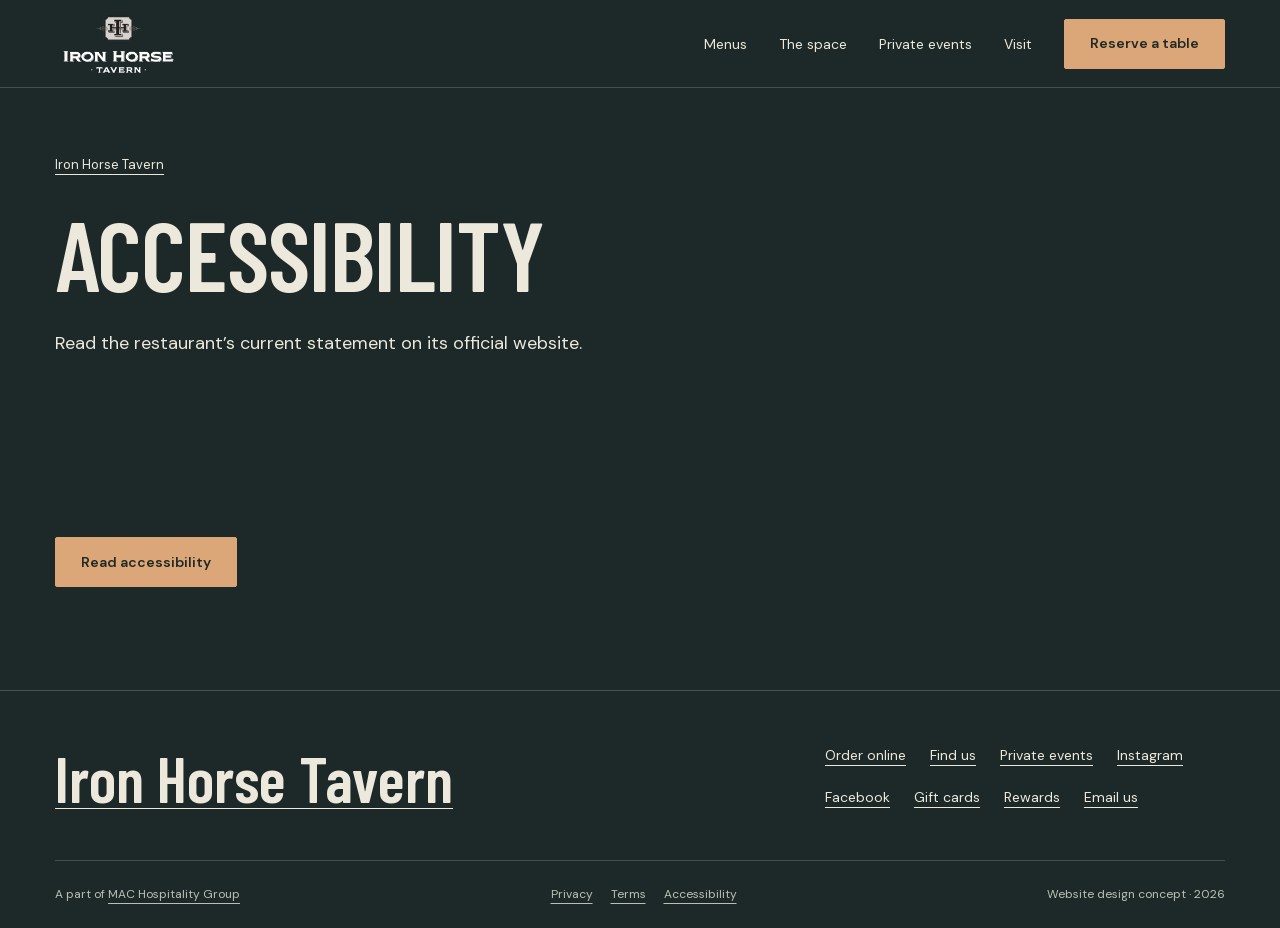
==== ada-accessibility/index.html @ c393ddfb "Build iron-horse-tavern agency-pitch website with complete source and previews" ====
<!doctype html><html lang="en"><head><meta charset="utf-8"><meta name="viewport" content="width=device-width,initial-scale=1"><meta name="robots" content="noindex,nofollow"><meta name="theme-color" content="#1d2928"><title>Accessibility | Iron Horse Tavern</title><meta name="description" content="Comfort food, craft cocktails, and a tavern made for gathering."><meta property="og:title" content="Iron Horse Tavern · Accessibility"><meta property="og:description" content="Comfort food, craft cocktails, and a tavern made for gathering."><link rel="icon" href="../assets/logo.webp"><link rel="stylesheet" href="../assets/styles.css"><script src="../assets/app.js" defer></script><script type="application/ld+json">{"@context": "https://schema.org", "@type": "Restaurant", "name": "Iron Horse Tavern", "sameAs": "https://www.ironhorsetavern.net/", "servesCuisine": "American", "address": ["1800 15th Street, Suite B, Sacramento, CA 95811", "460 Palladio Parkway, Folsom, CA 95630"]}</script></head><body class="iron-horse-tavern"><div class="shell"><a class="skip" href="#main">Skip to content</a><header class="site-header"><a class="brand" href="../index.html" aria-label="Iron Horse Tavern home"><img src="../assets/logo.webp" alt="Iron Horse Tavern" width="180" height="65"></a><nav id="main-nav" class="main-nav" aria-label="Main navigation"><a href="../menu/">Menus</a><a href="../gallery/">The space</a><a href="../private-events/">Private events</a><a href="../visit/">Visit</a><a class="button" href="../visit/">Reserve a table</a></nav><button class="menu-toggle" aria-expanded="false" aria-controls="main-nav">Menu</button></header><main id="main"><div class="page-head"><a class="back-home" href="../index.html">Iron Horse Tavern</a><h1>Accessibility</h1><p>Read the restaurant’s current statement on its official website.</p></div><section class="section"><a class="button" href="https://www.ironhorsetavern.net/ada-accessibility/">Read accessibility</a></section></main><footer class="site-footer"><div class="footer-top"><a class="footer-brand" href="../index.html">Iron Horse Tavern</a><div class="footer-links"><a href="../order-online/">Order online</a><a href="../visit/">Find us</a><a href="../private-events/">Private events</a><a href="https://www.instagram.com/ironhorsetavern/?hl=en">Instagram</a><a href="https://www.facebook.com/profile.php?id=1221532997862401&amp;_rdr">Facebook</a><a href="https://machospitality.myguestaccount.com/">Gift cards</a><a href="https://www.toasttab.com/mac-hospitality-gift-card-1116-15th-street/rewardsSignup">Rewards</a><a href="mailto:info@ironhorsetavern.net">Email us</a></div></div><div class="footer-bottom"><span>A part of <a href="https://www.machospitalitygroup.com/">MAC Hospitality Group</a></span><div class="legal"><a href="https://www.ironhorsetavern.net/privacy-policy/">Privacy</a><a href="https://www.ironhorsetavern.net/terms-of-use/">Terms</a><a href="https://www.ironhorsetavern.net/ada-accessibility/">Accessibility</a></div><span>Website design concept · 2026</span></div></footer></div></body></html>
---- assets/styles.css ----
@import url('./fonts/fonts.css');
:root{--paper:#f4f0e7;--ink:#292a22;--muted:#626157;--accent:#a23f27;--on-accent:#fff7e8;--line:#292a2233;--panel:#e9e5d9;--display:'DM Serif Display',Georgia,serif;--body:'DM Sans',sans-serif;--gutter:clamp(22px,4.3vw,76px);--space:clamp(64px,8vw,128px);font-family:var(--body);font-size:16px;color:var(--ink);background:var(--paper);color-scheme:light;scroll-behavior:smooth;scroll-padding-top:100px}
*{box-sizing:border-box}body{margin:0;background:var(--paper);color:var(--ink)}button,input,select{font:inherit}a{color:inherit;text-decoration-thickness:1px;text-underline-offset:5px}button,a{-webkit-tap-highlight-color:transparent}button{cursor:pointer}button:disabled{cursor:default;opacity:.45}a,button{touch-action:manipulation}img{display:block;max-width:100%;height:auto}::selection{background:var(--accent);color:var(--on-accent)}:focus-visible{outline:3px solid var(--accent);outline-offset:5px}body{scrollbar-color:var(--accent) var(--paper)}p{line-height:1.65;margin:0 0 1.2em;max-width:62ch}h1,h2,h3{font-family:var(--display);font-weight:400;margin:0;text-wrap:balance;letter-spacing:-.025em}h1{font-size:clamp(56px,7.7vw,112px);line-height:1.02}h2{font-size:clamp(38px,4.8vw,70px);line-height:1.08}h3{font-size:clamp(27px,3vw,42px);line-height:1.14}figure{margin:0}.skip{position:fixed;z-index:100;top:-100px;left:20px;background:var(--accent);color:var(--on-accent);padding:15px}.skip:focus{top:12px}.shell{max-width:1800px;margin:auto}.site-header{height:88px;padding:0 var(--gutter);display:flex;align-items:center;gap:40px;border-bottom:1px solid var(--line);position:relative;z-index:30;background:var(--paper)}.brand{flex-shrink:0;display:flex;align-items:center;text-decoration:none}.brand img{width:155px;max-height:59px;object-fit:contain;object-position:left center}.main-nav{display:flex;align-items:center;gap:32px;margin-left:auto}.main-nav a{font-size:14px;text-decoration:none;white-space:nowrap;padding:15px 0}.main-nav a:hover,.main-nav a[aria-current]{text-decoration:underline}.button,.main-nav .button{display:inline-flex;align-items:center;justify-content:center;gap:10px;padding:15px 25px;min-height:50px;background:var(--accent);color:var(--on-accent);border:1px solid var(--accent);border-radius:2px;font-family:var(--body);font-size:14px;font-weight:600;line-height:1.2;text-decoration:none;white-space:nowrap;transition:background .2s,transform .2s}.button:hover{filter:brightness(1.08);transform:translateY(-2px)}.button:active{transform:translateY(0)}.button.secondary{background:transparent;color:var(--ink);border-color:var(--line)}.button.secondary:hover{border-color:var(--ink);filter:none}.button:focus-visible{outline-color:var(--ink)}.menu-toggle{display:none;background:transparent;color:var(--ink);border:1px solid var(--line);border-radius:2px;min-height:44px;padding:10px 14px}.actions{display:flex;gap:12px;flex-wrap:wrap;align-items:center}.plain-link{display:inline-block;font-size:14px;font-weight:600;padding:13px 0}.place-line{display:flex;justify-content:space-between;gap:20px;font-size:12px;letter-spacing:.04em;border-bottom:1px solid var(--line);padding:18px 0;margin-bottom:30px}.hero{position:relative}.hero img{width:100%;height:100%;object-fit:cover}.hero .intro{font-size:17px;max-width:35ch;margin:25px 0}.photo{overflow:hidden;background:var(--panel)}.photo img{width:100%;height:100%;object-fit:cover}.section{padding:var(--space) var(--gutter)}.section-title{margin-bottom:42px;max-width:15ch}.section-title+p{margin-top:-18px;margin-bottom:40px}.text-link{font-size:14px;font-weight:600}.intro-section{display:grid;grid-template-columns:.8fr 1fr;gap:10%;align-items:start}.intro-section h2{max-width:12ch}.intro-section p{font-size:20px}.food-grid{display:grid;grid-template-columns:1.3fr 1fr .85fr;gap:28px;align-items:start}.food-card:nth-child(2){margin-top:70px}.food-card:nth-child(3){margin-top:140px}.food-card .photo{aspect-ratio:4/5}.food-card:nth-child(1) .photo{aspect-ratio:1.05}.food-card h3{margin:22px 0 8px;font-size:30px}.food-card p{font-size:14px;max-width:30ch}.food-card a{display:inline-block;padding:9px 0}.gathering{display:grid;grid-template-columns:1.2fr 1fr;gap:0;padding-top:0}.gathering .photo{min-height:520px}.gathering-copy{padding:clamp(32px,5vw,80px);background:var(--panel);display:flex;flex-direction:column;justify-content:center;align-items:flex-start}.gathering h2{max-width:10ch;margin-bottom:26px}.gathering p{max-width:35ch}.wide-photo{height:clamp(280px,44vw,700px);margin:0 var(--gutter)}.visit-preview{display:grid;grid-template-columns:1.2fr 1fr;gap:12%;border-top:1px solid var(--line)}.visit-preview h2{max-width:12ch}.visit-preview .locations-small{display:grid;gap:28px}.location-mini h3{font-size:28px;margin-bottom:10px}.location-mini p{font-size:15px;margin-bottom:8px}.site-footer{padding:55px var(--gutter) 26px;border-top:1px solid var(--line)}.footer-top{display:flex;justify-content:space-between;align-items:flex-start;gap:40px}.footer-brand{font-family:var(--display);font-size:clamp(38px,5vw,80px);line-height:1;max-width:50%}.footer-links{display:flex;gap:24px;flex-wrap:wrap;max-width:400px;font-size:14px}.footer-bottom{display:flex;gap:20px;justify-content:space-between;flex-wrap:wrap;border-top:1px solid var(--line);padding-top:25px;margin-top:50px;font-size:12px;color:var(--muted)}.footer-bottom .legal{display:flex;gap:18px;flex-wrap:wrap}.page-head{padding:65px var(--gutter) 55px}.page-head h1{max-width:14ch}.page-head p{margin-top:25px;font-size:18px;max-width:55ch}.back-home{font-size:13px;display:inline-block;margin-bottom:30px}.menu-layout{display:grid;grid-template-columns:.8fr 1.25fr;gap:7%;padding-top:0}.menu-layout .photo{height:600px;position:sticky;top:20px}.menu-list{display:grid;gap:0}.menu-item{padding:26px 0;border-bottom:1px solid var(--line)}.menu-item:first-child{padding-top:0}.menu-item h2{font-size:36px;margin-bottom:10px}.menu-item p{font-size:15px}.menu-item .button{margin:5px 0}.note{font-size:13px;color:var(--muted);line-height:1.6}.menu-note{margin-top:30px}.gallery-grid{display:grid;grid-template-columns:1.2fr .8fr;gap:30px;align-items:start;padding-top:0}.gallery-item{border:0;background:none;color:var(--ink);padding:0;text-align:left;display:block;width:100%}.gallery-item:nth-child(even){margin-top:85px}.gallery-item .photo{aspect-ratio:4/3}.gallery-item:nth-child(3n+2) .photo{aspect-ratio:4/5}.gallery-item img{transition:transform .4s}.gallery-item:hover img{transform:scale(1.035)}.gallery-item span{display:block;margin-top:12px;font-size:14px}.lightbox{border:1px solid var(--line);padding:20px;background:var(--paper);color:var(--ink);width:min(1100px,94vw);max-height:94dvh}.lightbox::backdrop{background:#090909e8}.lightbox img{height:min(68dvh,720px);max-width:100%;width:100%;object-fit:contain}.lightbox-controls{display:flex;gap:12px;align-items:center;justify-content:space-between;margin-top:18px}.lightbox-controls button{border:1px solid var(--line);background:transparent;color:var(--ink);padding:12px 17px;min-height:44px}.lightbox-caption{font-size:14px;margin:15px 0 0}.lightbox-count{font-size:13px}.event-lead{display:grid;grid-template-columns:1.4fr 1fr;gap:8%;align-items:center;padding-top:0}.event-lead .photo{height:520px}.event-lead h2{margin-bottom:25px}.event-lead p{max-width:35ch}.room-list{display:grid;grid-template-columns:repeat(2,1fr);gap:32px 60px;margin-top:45px}.room{padding-top:22px;border-top:1px solid var(--line)}.room h3{font-size:29px;margin-bottom:15px}.room .capacity{font-size:18px;margin-bottom:12px}.room p{font-size:14px;max-width:44ch}.event-contact{background:var(--panel);margin:0 var(--gutter);padding:50px;display:flex;justify-content:space-between;gap:40px;align-items:center}.event-contact h2{font-size:42px;margin-bottom:16px}.event-contact p{margin-bottom:0}.event-faq{max-width:950px;margin:auto}.event-faq h2{margin-bottom:30px}details{border-bottom:1px solid var(--line);padding:21px 0}summary{font-size:18px;cursor:pointer;list-style-position:outside;margin-left:20px}details p{padding:20px 0 0;margin:0;font-size:15px;max-width:55ch}.locations{display:grid;gap:70px;padding-top:0}.location{display:grid;grid-template-columns:1fr 1fr;gap:8%;padding-top:40px;border-top:1px solid var(--line)}.location h2{margin-bottom:25px;font-size:46px}.location address{font-style:normal;line-height:1.7;margin-bottom:18px}.location .hours{width:100%;border-collapse:collapse;margin-bottom:25px}.hours td{padding:8px 0;font-size:15px;vertical-align:top}.hours td:last-child{text-align:right;padding-left:20px;font-variant-numeric:tabular-nums}.location p{font-size:14px}.location-photo{height:290px;margin-top:25px}.location-nav{display:flex;gap:10px;flex-wrap:wrap;margin-top:30px}.calendar-feature{display:grid;grid-template-columns:1fr 1fr;gap:7%;padding-top:0;align-items:center}.calendar-feature .photo{height:580px}.calendar-feature h2{margin-bottom:25px}.calendar-feature p{max-width:37ch}.news-list{display:grid;grid-template-columns:1fr 1fr;gap:50px}.news-list article{border-top:1px solid var(--line);padding-top:25px}.news-list h3{margin-bottom:20px}.not-found{min-height:60dvh;display:flex;flex-direction:column;justify-content:center;align-items:flex-start;gap:25px}
/* Cafeteria: an airy, typographic invitation framed by the actual marquee room. */
.cafeteria-15l .hero{padding:0 var(--gutter) 48px}.cafeteria-15l .cafe-hero-grid{display:grid;grid-template-columns:.85fr 1.4fr;gap:6%;align-items:center}.cafeteria-15l .hero h1{font-size:clamp(48px,5vw,76px);max-width:12ch}.cafeteria-15l .hero .photo{height:clamp(420px,42vw,630px)}.cafeteria-15l .hero .photo img{object-position:50% 50%}.cafe-signoff{font-family:var(--display);font-size:clamp(25px,3vw,42px);margin:28px 0 0;line-height:1.15}.cafeteria-15l .brand img{width:180px}.cafeteria-15l .food-section{background:#efebe0}
/* MIX: dark rooftop photography, terse club typography, ember actions. */
.mix-downtown{--paper:#161716;--ink:#f1f0e8;--muted:#bbbeb7;--accent:#ef8758;--on-accent:#181715;--line:#f1f0e82e;--panel:#22231f;--display:'Space Grotesk',sans-serif;color-scheme:dark}.mix-downtown h1,.mix-downtown h2{font-weight:500;letter-spacing:-.04em}.mix-downtown .brand img{width:65px;max-height:64px}.mix-downtown .site-header{border-bottom:none}.mix-downtown .hero{margin:0 24px;min-height:650px;height:min(760px,calc(100svh - 112px));isolation:isolate;display:flex;align-items:flex-end;padding:52px}.mix-downtown .hero>.photo{position:absolute;inset:0;z-index:-2}.mix-downtown .hero>.photo img{object-position:50% 45%}.mix-downtown .hero:after{content:'';position:absolute;inset:0;z-index:-1;background:linear-gradient(90deg,#070707b0,#07070715),linear-gradient(0deg,#070707b0,transparent 65%)}.mix-downtown .hero h1{font-size:clamp(58px,8.9vw,132px);line-height:.96;max-width:8ch}.mix-downtown .hero .intro{font-size:17px;max-width:37ch;margin-top:24px}.mix-downtown .hero-note{position:absolute;right:40px;bottom:45px;max-width:160px;font-size:13px;line-height:1.7}.mix-downtown .food-grid{grid-template-columns:1.2fr 1fr}.mix-downtown .food-card:nth-child(2){margin-top:100px}.mix-downtown .food-card h3{font-family:var(--display);font-size:32px}.mix-downtown .gathering{grid-template-columns:1.35fr 1fr}.mix-downtown .button:focus-visible{outline-color:var(--ink)}
/* Más: food-led poster scale, hot clay paper, agave ink. */
.mas-taco-bar{--paper:#f4bc87;--ink:#123d36;--muted:#34574a;--accent:#16483b;--on-accent:#fff5de;--line:#123d3640;--panel:#efac73;--display:'Archivo Black',sans-serif}.mas-taco-bar h1,.mas-taco-bar h2,.mas-taco-bar h3{text-transform:uppercase;letter-spacing:-.04em}.mas-taco-bar .site-header{background:var(--accent);color:var(--on-accent);border-bottom:0}.mas-taco-bar .site-header .button{background:var(--paper);color:var(--ink);border-color:var(--paper)}.mas-taco-bar .site-header .menu-toggle{border-color:#fff5de66;color:var(--on-accent)}.mas-taco-bar .brand img{width:135px;max-height:65px}.mas-taco-bar .hero{padding:25px var(--gutter) 60px}.mas-heading{display:flex;justify-content:space-between;gap:45px;align-items:flex-end;margin:8px 0 25px}.mas-heading h1{font-size:clamp(66px,10vw,148px);line-height:1;max-width:10ch}.mas-heading .intro{max-width:24ch!important;margin:0 0 12px!important}.mas-stage{position:relative;height:clamp(350px,40vw,590px)}.mas-stage .photo{height:100%;width:75%}.mas-stage .photo img{object-position:50% 45%}.mas-stage .mas-invitation{position:absolute;right:0;bottom:0;width:33%;min-height:255px;padding:40px;background:var(--paper);display:flex;flex-direction:column;justify-content:center;align-items:flex-start}.mas-invitation h2{font-size:clamp(26px,3vw,42px);margin-bottom:25px}.mas-taco-bar .food-grid{grid-template-columns:1.3fr .9fr 1fr}.mas-taco-bar .food-card h3{font-size:25px}.mas-taco-bar .gathering-copy h2{font-size:clamp(35px,4vw,58px)}.mas-taco-bar :focus-visible{outline-color:var(--ink)}.mas-taco-bar .site-header :focus-visible{outline-color:var(--paper)}
/* Iron Horse: a generous tavern broadside, pine-black and copper. */
.iron-horse-tavern{--paper:#1d2928;--ink:#ece8db;--muted:#b9c1b7;--accent:#dba778;--on-accent:#202925;--line:#ece8db33;--panel:#293633;--display:'Barlow Condensed',sans-serif;color-scheme:dark}.iron-horse-tavern h1,.iron-horse-tavern h2,.iron-horse-tavern h3{text-transform:uppercase;font-weight:600;letter-spacing:-.01em}.iron-horse-tavern .brand img{width:140px;max-height:66px}.iron-horse-tavern .hero{padding:0 var(--gutter) 55px}.iron-hero-grid{display:grid;grid-template-columns:1.15fr 1fr;gap:6%;align-items:center}.iron-horse-tavern .hero h1{font-size:clamp(70px,9.3vw,137px);line-height:.91;max-width:8ch}.iron-horse-tavern .hero .photo{height:560px}.iron-horse-tavern .hero .intro{max-width:32ch}.iron-horse-tavern .hero .place-line{margin-bottom:35px}.iron-horse-tavern .intro-section h2{font-size:clamp(48px,5.6vw,80px)}.iron-horse-tavern .food-card h3{font-size:34px}.iron-horse-tavern .gathering-copy h2{max-width:12ch}
/* Casa Lola: the green shutters and woven, flower-filled dining room. */
.casa-lola{--paper:#31533e;--ink:#fff0d4;--muted:#d4ddc3;--accent:#f4b33e;--on-accent:#263b2b;--line:#fff0d43b;--panel:#3d6149;--display:'DM Serif Display',Georgia,serif;color-scheme:dark}.casa-lola .brand img{width:165px}.casa-lola .site-header{height:90px}.casa-lola .hero{padding:30px var(--gutter) 50px}.casa-hero-grid{display:grid;grid-template-columns:1fr 1.55fr;gap:5%;align-items:center}.casa-lola .hero h1{font-size:clamp(65px,8.1vw,118px);line-height:1.03;max-width:8ch}.casa-lola .hero .intro{max-width:29ch}.casa-lola .hero .photo{height:clamp(460px,44vw,640px);border-radius:180px 180px 0 0}.casa-lola .hero .photo img{object-position:60% 50%}.casa-lola .casa-location{margin:28px 0 0;font-size:13px;line-height:1.6}.casa-lola .food-card:nth-child(2){margin-top:120px}.casa-lola .gathering .photo{border-radius:0}.casa-lola .footer-brand{font-size:clamp(60px,7vw,100px)}
.hero .photo{animation:none}
@media(min-width:1800px){body{max-width:2000px;margin:auto}.site-header{max-width:2000px}.hero h1{font-size:120px}}
@media(max-width:1100px){.main-nav{gap:20px}.site-header{gap:22px}.site-header .main-nav a{font-size:13px}.site-header .brand img{width:130px}.mix-downtown .site-header .brand img{width:55px}.intro-section{gap:8%}.cafe-hero-grid{gap:4%!important}.mas-stage .mas-invitation{padding:28px}.mix-downtown .hero-note{display:none}}
@media(max-width:900px){.site-header{height:76px;gap:20px}.site-header .brand{margin-right:auto}.menu-toggle{display:block}.main-nav{display:none;position:absolute;top:100%;left:0;right:0;background:var(--paper);color:var(--ink);padding:24px var(--gutter) 32px;border-bottom:1px solid var(--line);align-items:stretch;gap:3px}.main-nav.is-open{display:flex;flex-direction:column}.main-nav a{padding:14px 0;font-size:18px!important}.main-nav .button{align-self:flex-start;margin-top:12px;padding:15px 25px}.header-book{margin-left:0}.site-header .brand img{width:135px;max-height:52px}.mix-downtown .site-header .brand img{width:43px;max-height:55px}.mas-taco-bar .main-nav{background:var(--accent);color:var(--on-accent)}.mas-taco-bar .main-nav a{color:var(--on-accent)}.mas-taco-bar .main-nav .button{color:var(--ink)}.casa-lola .site-header{height:78px}.casa-lola .site-header .brand img{width:145px}.hero .intro{font-size:16px}.cafeteria-15l .hero h1{font-size:7.3vw}.casa-lola .hero h1{font-size:8.4vw}.iron-horse-tavern .hero h1{font-size:10vw}.iron-horse-tavern .hero .photo{height:480px}.food-grid{gap:20px}.food-card h3{font-size:25px}.gathering .photo{min-height:430px}.event-lead .photo{height:420px}.event-contact{padding:35px}.footer-top{gap:30px}.location{gap:6%}}
@media(max-width:650px){:root{--gutter:22px;--space:65px;scroll-padding-top:85px}.site-header{padding:0 20px;gap:12px}.site-header .brand img{width:125px}.header-book{display:none}.menu-toggle{font-size:13px;padding:10px 13px;min-width:68px}.site-header .brand{max-width:60%}h1{font-size:55px}h2{font-size:42px}h3{font-size:29px}.button{padding:15px 21px;font-size:14px;min-height:49px}.hero .intro{line-height:1.6;font-size:16px}.place-line{padding:16px 0;font-size:11px;margin-bottom:25px}.place-line span:last-child{max-width:125px;text-align:right}.intro-section{display:block}.intro-section h2{max-width:13ch;margin-bottom:30px}.intro-section p{font-size:17px}.food-grid,.mix-downtown .food-grid,.mas-taco-bar .food-grid{grid-template-columns:1fr;gap:38px}.food-card:nth-child(n){margin-top:0}.food-card:nth-child(n) .photo{aspect-ratio:1.13}.food-card h3{font-size:29px;margin-top:20px}.food-card p{max-width:39ch}.food-card:nth-child(3){display:block}.gathering,.mix-downtown .gathering{grid-template-columns:1fr}.gathering .photo{min-height:0;height:310px}.gathering-copy{padding:34px 28px 40px}.gathering h2{max-width:12ch;margin-bottom:20px}.gathering-copy p{font-size:15px}.visit-preview{grid-template-columns:1fr;gap:35px}.visit-preview h2{font-size:44px}.locations-small{gap:32px!important}.wide-photo{height:320px}.site-footer{padding-top:38px}.footer-top{flex-direction:column;gap:30px}.footer-brand{max-width:none;font-size:48px}.footer-links{gap:16px 24px}.footer-bottom{margin-top:35px;font-size:11px;gap:18px}.page-head{padding-top:35px;padding-bottom:40px}.page-head h1{font-size:54px;max-width:10ch}.page-head p{font-size:16px;line-height:1.6}.back-home{margin-bottom:28px}.menu-layout{grid-template-columns:1fr;gap:40px}.menu-layout .photo{position:static;height:300px}.menu-item{padding:22px 0}.menu-item h2{font-size:30px}.menu-item p{font-size:14px}.gallery-grid{grid-template-columns:1fr;gap:32px}.gallery-item:nth-child(n){margin-top:0}.gallery-item:nth-child(n) .photo{aspect-ratio:4/3}.gallery-item:nth-child(3n) .photo{aspect-ratio:4/5}.lightbox{padding:12px;width:96vw;max-height:92dvh}.lightbox img{height:60dvh}.lightbox-controls{gap:6px;flex-wrap:wrap}.lightbox-controls button{font-size:13px;padding:10px 13px}.lightbox-count{order:-1;flex-basis:100%;text-align:center}.event-lead{grid-template-columns:1fr;gap:32px}.event-lead .photo{height:320px}.event-lead h2{font-size:38px}.room-list{grid-template-columns:1fr;gap:25px}.event-contact{padding:32px 24px;display:block}.event-contact h2{font-size:34px}.event-contact .actions{margin-top:25px}.event-faq h2{font-size:35px}.location{grid-template-columns:1fr;gap:25px;padding-top:28px}.location h2{font-size:38px}.location .hours td{font-size:14px}.locations{gap:45px}.location-photo{height:260px}.calendar-feature{grid-template-columns:1fr;gap:35px}.calendar-feature .photo{height:380px}.news-list{grid-template-columns:1fr;gap:30px}.cafeteria-15l .hero{padding-bottom:25px}.cafeteria-15l .cafe-hero-grid{display:flex;flex-direction:column;gap:32px!important;align-items:stretch}.cafeteria-15l .hero h1{font-size:clamp(47px,12.4vw,72px);max-width:11ch}.cafeteria-15l .hero .intro{margin:20px 0;max-width:31ch}.cafeteria-15l .hero .photo{height:330px;order:2}.cafe-signoff{font-size:28px;margin-top:20px}.mix-downtown .hero{margin:0 12px;padding:28px 22px;min-height:580px;height:calc(100svh - 100px);max-height:780px}.mix-downtown .hero h1{font-size:clamp(53px,14.6vw,86px);line-height:.98;max-width:8ch}.mix-downtown .hero>.photo img{object-position:55% 50%}.mix-downtown .hero .intro{max-width:30ch;margin:22px 0}.mix-downtown .hero:after{background:linear-gradient(0deg,#070707d9,transparent),linear-gradient(90deg,#07070750,#07070710)}.mas-taco-bar .hero{padding-top:27px;padding-bottom:25px}.mas-heading{display:block;margin-bottom:25px}.mas-heading h1{font-size:clamp(53px,14.5vw,85px);max-width:9ch}.mas-heading .intro{margin:22px 0 0!important;max-width:32ch!important}.mas-stage{height:auto}.mas-stage .photo{width:100%;height:330px}.mas-stage .mas-invitation{position:static;width:100%;padding:25px 0 0;min-height:0}.mas-invitation h2{font-size:27px;max-width:none;margin-bottom:20px}.mas-taco-bar .food-card h3{font-size:24px}.mas-taco-bar .site-header .brand img{width:110px}.iron-hero-grid{grid-template-columns:1fr;gap:35px}.iron-horse-tavern .hero h1{font-size:clamp(70px,18.8vw,110px);max-width:9ch}.iron-horse-tavern .hero .intro{margin:23px 0;max-width:31ch}.iron-horse-tavern .hero .photo{height:370px}.iron-horse-tavern .hero{padding-bottom:20px}.iron-horse-tavern .intro-section h2{font-size:49px;max-width:14ch}.casa-lola .hero{padding-top:25px;padding-bottom:15px}.casa-hero-grid{grid-template-columns:1fr;gap:35px}.casa-lola .hero h1{font-size:clamp(64px,17vw,94px);max-width:9ch}.casa-lola .hero .intro{margin:20px 0;max-width:30ch}.casa-lola .hero .photo{height:410px;border-radius:130px 130px 0 0}.casa-location{margin-top:22px!important}.casa-lola .food-card:nth-child(n){margin-top:0}.casa-lola .footer-brand{font-size:64px}}
@media(max-width:360px){:root{--gutter:18px}.site-header{padding:0 18px}.actions{gap:10px}.actions .button{padding:14px 18px}.mix-downtown .hero{padding:25px 18px}.mix-downtown .hero h1{font-size:48px}.mix-downtown .hero .intro{font-size:15px}.mix-downtown .hero{min-height:580px}.lightbox-controls button{padding:10px}.hours td{font-size:13px!important}}
@media(prefers-reduced-motion:reduce){:root{scroll-behavior:auto}*,*:before,*:after{animation:none!important;transition:none!important;scroll-behavior:auto!important}}
@media print{.site-header,.site-footer,.button,.menu-toggle{display:none}body{background:white;color:black}.section{padding:20px 0}.photo{max-height:250px}}

.sr-only{position:absolute;width:1px;height:1px;padding:0;margin:-1px;overflow:hidden;clip:rect(0,0,0,0);white-space:nowrap;border:0}.location-photo .photo{height:100%}

.page-head h1{overflow-wrap:anywhere}@media(max-width:360px){.page-head h1{font-size:44px}}
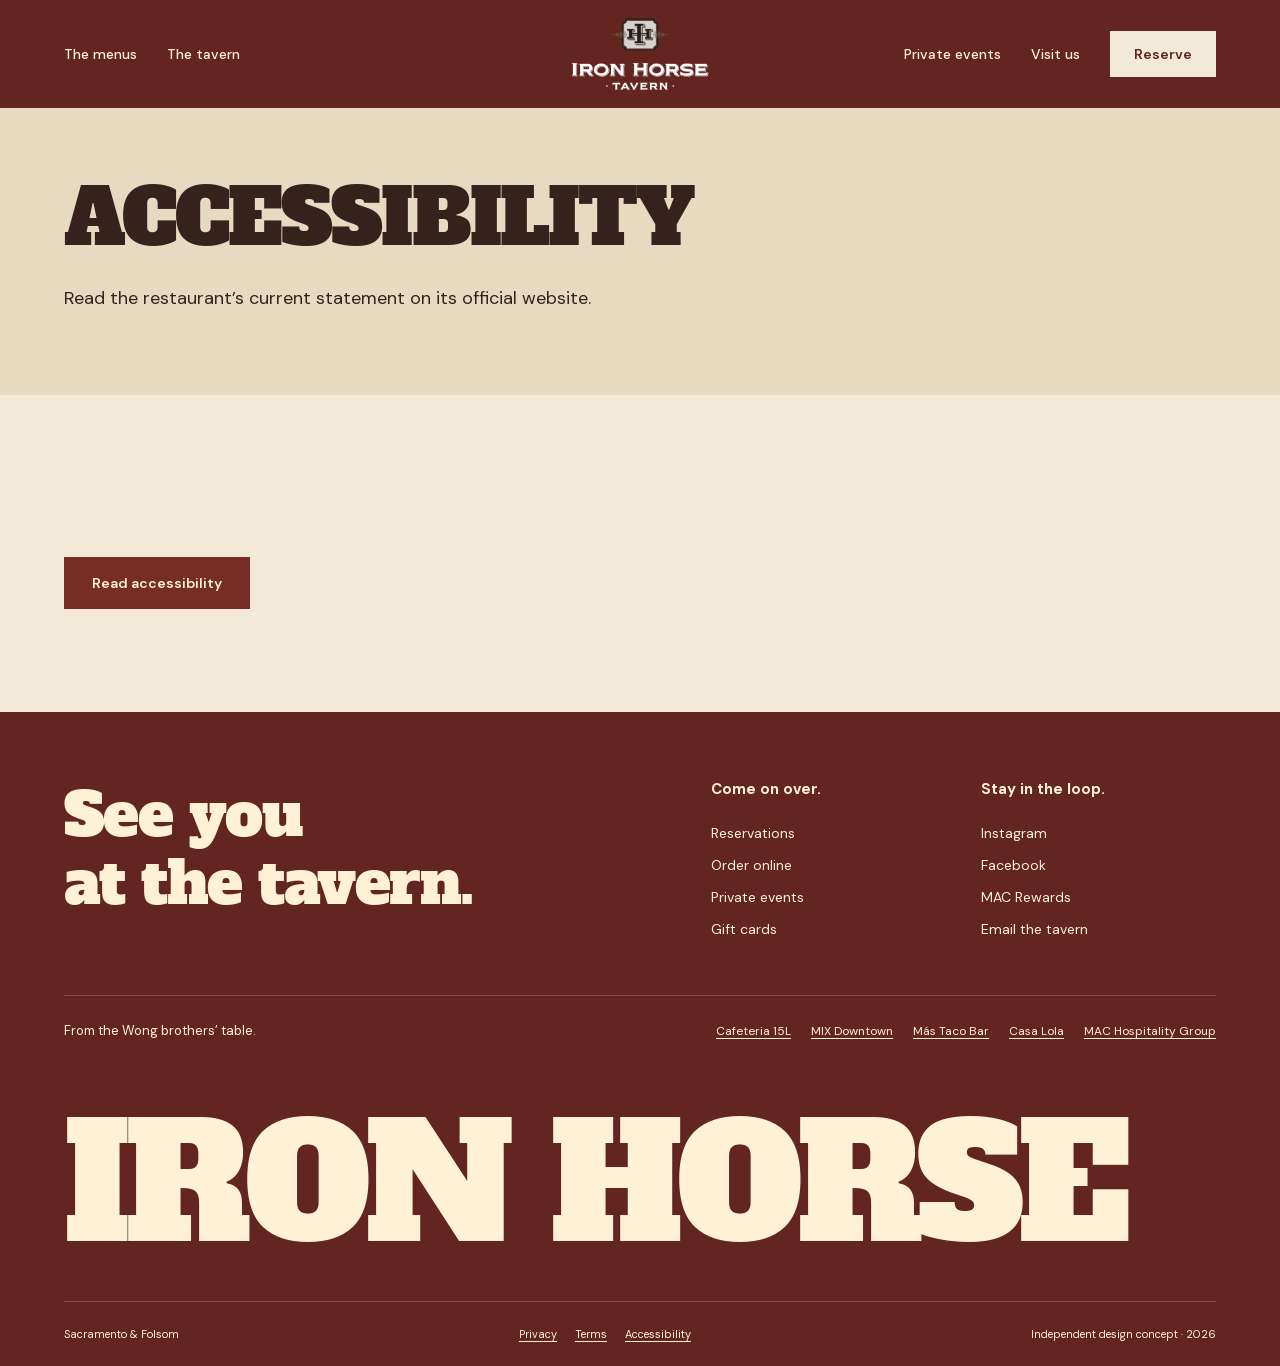
==== commit 3bfb88e5: "Redesign Iron Horse Tavern with a distinct Sacramento identity Replace the generic homepage with bri" ====
--- a/ada-accessibility/index.html
+++ b/ada-accessibility/index.html
@@ -1 +1 @@
-<!doctype html><html lang="en"><head><meta charset="utf-8"><meta name="viewport" content="width=device-width,initial-scale=1"><meta name="robots" content="noindex,nofollow"><meta name="theme-color" content="#1d2928"><title>Accessibility | Iron Horse Tavern</title><meta name="description" content="Comfort food, craft cocktails, and a tavern made for gathering."><meta property="og:title" content="Iron Horse Tavern · Accessibility"><meta property="og:description" content="Comfort food, craft cocktails, and a tavern made for gathering."><link rel="icon" href="../assets/logo.webp"><link rel="stylesheet" href="../assets/styles.css"><script src="../assets/app.js" defer></script><script type="application/ld+json">{"@context": "https://schema.org", "@type": "Restaurant", "name": "Iron Horse Tavern", "sameAs": "https://www.ironhorsetavern.net/", "servesCuisine": "American", "address": ["1800 15th Street, Suite B, Sacramento, CA 95811", "460 Palladio Parkway, Folsom, CA 95630"]}</script></head><body class="iron-horse-tavern"><div class="shell"><a class="skip" href="#main">Skip to content</a><header class="site-header"><a class="brand" href="../index.html" aria-label="Iron Horse Tavern home"><img src="../assets/logo.webp" alt="Iron Horse Tavern" width="180" height="65"></a><nav id="main-nav" class="main-nav" aria-label="Main navigation"><a href="../menu/">Menus</a><a href="../gallery/">The space</a><a href="../private-events/">Private events</a><a href="../visit/">Visit</a><a class="button" href="../visit/">Reserve a table</a></nav><button class="menu-toggle" aria-expanded="false" aria-controls="main-nav">Menu</button></header><main id="main"><div class="page-head"><a class="back-home" href="../index.html">Iron Horse Tavern</a><h1>Accessibility</h1><p>Read the restaurant’s current statement on its official website.</p></div><section class="section"><a class="button" href="https://www.ironhorsetavern.net/ada-accessibility/">Read accessibility</a></section></main><footer class="site-footer"><div class="footer-top"><a class="footer-brand" href="../index.html">Iron Horse Tavern</a><div class="footer-links"><a href="../order-online/">Order online</a><a href="../visit/">Find us</a><a href="../private-events/">Private events</a><a href="https://www.instagram.com/ironhorsetavern/?hl=en">Instagram</a><a href="https://www.facebook.com/profile.php?id=1221532997862401&amp;_rdr">Facebook</a><a href="https://machospitality.myguestaccount.com/">Gift cards</a><a href="https://www.toasttab.com/mac-hospitality-gift-card-1116-15th-street/rewardsSignup">Rewards</a><a href="mailto:info@ironhorsetavern.net">Email us</a></div></div><div class="footer-bottom"><span>A part of <a href="https://www.machospitalitygroup.com/">MAC Hospitality Group</a></span><div class="legal"><a href="https://www.ironhorsetavern.net/privacy-policy/">Privacy</a><a href="https://www.ironhorsetavern.net/terms-of-use/">Terms</a><a href="https://www.ironhorsetavern.net/ada-accessibility/">Accessibility</a></div><span>Website design concept · 2026</span></div></footer></div></body></html>+<!doctype html><html lang="en"><head><meta charset="utf-8"><meta name="viewport" content="width=device-width,initial-scale=1"><meta name="robots" content="noindex,nofollow"><meta name="theme-color" content="#63251f"><title>Accessibility | Iron Horse Tavern</title><meta name="description" content="Iron Horse Tavern at R Street and Palladio. Menus, reservations and private events."><meta property="og:title" content="Iron Horse Tavern · Accessibility"><meta property="og:description" content="Iron Horse Tavern at R Street and Palladio. Menus, reservations and private events."><link rel="icon" href="../assets/logo.webp"><link rel="stylesheet" href="../assets/styles.css"><script src="../assets/app.js" defer></script><script type="application/ld+json">{"@context": "https://schema.org", "@type": "Restaurant", "name": "Iron Horse Tavern", "sameAs": "https://www.ironhorsetavern.net/", "servesCuisine": "American", "address": ["1800 15th Street, Suite B, Sacramento, CA 95811", "460 Palladio Parkway, Folsom, CA 95630"]}</script><link rel="stylesheet" href="../assets/horse.css"><script src="../assets/horse.js" defer></script></head><body class="iron-horse-tavern"><div class="shell"><a class="skip" href="#main">Skip to content</a><header class="site-header"><a class="brand" href="../index.html" aria-label="Iron Horse Tavern home"><img src="../assets/logo.webp" alt="Iron Horse Tavern" width="170" height="88"></a><nav id="main-nav" class="main-nav" aria-label="Main navigation"><div class="nav-left"><a href="../menu/">The menus</a><a href="../gallery/">The tavern</a></div><div class="nav-right"><a href="../private-events/">Private events</a><a href="../visit/">Visit us</a><a class="button" href="../reservations/">Reserve</a></div></nav><button class="menu-toggle" aria-expanded="false" aria-controls="main-nav">Menu</button></header><main id="main"><div class="page-head"><a class="back-home" href="../index.html">Iron Horse Tavern</a><h1>Accessibility</h1><p>Read the restaurant’s current statement on its official website.</p></div><section class="section"><a class="button" href="https://www.ironhorsetavern.net/ada-accessibility/">Read accessibility</a></section></main><footer class="horse-footer"><div class="footer-first"><p class="footer-call">See you<br>at the tavern.</p><div class="footer-info"><div><h2>Come on over.</h2><a href="../reservations/">Reservations</a><a href="../order-online/">Order online</a><a href="../private-events/">Private events</a><a href="https://www.ironhorsetavern.net/gift-cards/">Gift cards</a></div><div><h2>Stay in the loop.</h2><a href="https://www.instagram.com/ironhorsetavern/?hl=en">Instagram</a><a href="https://www.facebook.com/profile.php?id=1221532997862401&_rdr">Facebook</a><a href="https://www.toasttab.com/mac-hospitality-gift-card-1116-15th-street/rewardsSignup">MAC Rewards</a><a href="mailto:info@ironhorsetavern.net">Email the tavern</a></div></div></div><div class="family"><p>From the Wong brothers’ table.</p><div><a href="https://www.cafeteria15l.com/">Cafeteria 15L</a><a href="https://www.mixdowntown.net/">MIX Downtown</a><a href="https://www.mastacobar.com/">Más Taco Bar</a><a href="https://www.vivacasalola.com/">Casa Lola</a><a href="https://www.machospitalitygroup.com/">MAC Hospitality Group</a></div></div><div class="footer-word" aria-hidden="true">IRON HORSE</div><div class="footer-bottom"><span>Sacramento & Folsom</span><div class="legal"><a href="https://www.ironhorsetavern.net/privacy-policy/">Privacy</a><a href="https://www.ironhorsetavern.net/terms-of-use/">Terms</a><a href="https://www.ironhorsetavern.net/ada-accessibility/">Accessibility</a></div><span>Independent design concept · 2026</span></div></footer></div></body></html>
--- a/assets/horse.css
+++ b/assets/horse.css
@@ -0,0 +1,14 @@
+@font-face{font-family:'Alfa Slab One';font-style:normal;font-weight:400;font-display:swap;src:url('./fonts/alfa-slab-one-0.ttf') format('truetype')}
+:root{scroll-padding-top:24px;scrollbar-color:#d4a06d #63251f}
+.iron-horse-tavern{--paper:#f2e9d6;--ink:#35221d;--muted:#685044;--accent:#762e24;--on-accent:#fff1d6;--panel:#e6dac0;--line:#35221d44;--display:'Alfa Slab One',Georgia,serif;--gutter:clamp(24px,5vw,88px);--space:clamp(70px,8vw,130px);color-scheme:light;max-width:none}
+.shell{max-width:none}.iron-horse-tavern h1,.iron-horse-tavern h2,.iron-horse-tavern h3{font-weight:400;letter-spacing:-.025em}.iron-horse-tavern h1,.iron-horse-tavern h2{line-height:1.06}.iron-horse-tavern h3{text-transform:none}.iron-horse-tavern p{line-height:1.6}a{text-underline-offset:.28em}::selection{background:#d6a16f;color:#331914}:focus-visible{outline-color:#a2592f;outline-offset:6px}.button,.main-nav .button{border-radius:0;min-height:52px;padding:16px 27px;letter-spacing:0;font-size:14px;transition:background .2s,color .2s}.button:hover{transform:none;background:#532018;color:#fff1d6;filter:none}.button.secondary{border-color:currentColor}.button.secondary:hover{background:var(--ink);color:var(--paper)}.plain-link{font-weight:600;font-size:15px;min-height:44px}button:focus-visible,a:focus-visible{outline-width:3px}.site-header{height:108px;background:#63251f;color:#fff1d6;border:0;padding:0 var(--gutter);display:grid;grid-template-columns:1fr 170px 1fr;gap:32px;z-index:40}.brand{grid-column:2;grid-row:1;justify-self:center}.iron-horse-tavern .brand img{filter:none;width:158px;max-height:86px;object-fit:contain}.main-nav{display:contents}.nav-left,.nav-right{display:flex;align-items:center;gap:30px;grid-row:1}.nav-left{grid-column:1}.nav-right{grid-column:3;justify-content:flex-end}.main-nav a{font-size:14px;font-weight:500}.main-nav .button{background:#f2e9d6;color:#63251f;border-color:#f2e9d6;padding:14px 23px;min-height:46px}.main-nav .button:hover{background:#d6a16f;border-color:#d6a16f}.site-header :focus-visible{outline-color:#e7b987}.menu-toggle{color:#fff1d6;border-color:#fff1d688}.horse-hero{position:relative;height:min(850px,calc(100svh - 108px));min-height:650px;color:#fff1d6;background:#351d16;isolation:isolate;display:flex;flex-direction:column;justify-content:space-between;padding:64px var(--gutter) 48px;overflow:hidden}.hero-room{position:absolute;inset:0;z-index:-2}.hero-room img{width:100%;height:100%;object-fit:cover;object-position:50% 52%}.horse-hero:after{content:'';position:absolute;inset:0;z-index:-1;background:linear-gradient(90deg,rgba(29,12,8,.6),rgba(29,12,8,.12) 80%),linear-gradient(0deg,rgba(29,12,8,.75),transparent 55%)}.hero-words h1{font-size:clamp(76px,9.7vw,160px);line-height:1.02;max-width:none;letter-spacing:-.035em}.hero-words p{font-size:17px;margin:24px 0 0;line-height:1.45}.hero-bottom{display:flex;align-items:flex-end;justify-content:space-between;gap:30px;padding-bottom:8px}.hero-bottom p{font-size:15px;margin:0}.hero-bottom .actions{gap:12px}.hero-bottom .button{background:#f2e9d6;color:#63251f;border-color:#f2e9d6}.hero-bottom .button:hover{background:#d6a16f;border-color:#d6a16f}.hero-bottom .secondary{background:transparent;color:#fff1d6;border-color:#fff1d699}.hero-bottom .secondary:hover{background:#63251f}.hero-event{padding:16px 12px;font-size:14px}.hero-bottom :focus-visible,.horse-hero :focus-visible{outline-color:#fff1d6}.photo-credit{position:absolute;bottom:13px;right:var(--gutter);font-size:10px;opacity:.8}.horse-story{padding:100px var(--gutter) 110px;display:grid;grid-template-columns:.9fr 1.1fr;gap:10%;align-items:center}.story-name{font-family:var(--display);font-size:clamp(55px,7.7vw,125px);line-height:.97;color:#762e24;letter-spacing:-.035em;text-align:center;transform:rotate(-4deg)}.story-name span{font-family:var(--body);font-size:.19em;letter-spacing:.4em;display:block;margin:25px 0 0 .4em;font-weight:700}.story-copy{max-width:580px}.story-copy h2{font-size:clamp(32px,3.1vw,49px);text-transform:none;margin-bottom:30px;line-height:1.16}.story-copy p{font-size:17px;max-width:43ch}.horse-menu{background:#e6dac0;padding:88px var(--gutter) 55px}.menu-heading{display:flex;align-items:flex-end;justify-content:space-between;gap:35px;margin-bottom:52px}.menu-heading h2{font-size:clamp(40px,5.4vw,85px);max-width:14ch}.menu-heading p{font-size:16px;margin-bottom:6px}.menu-stage{display:grid;grid-template-columns:1.08fr 1fr;gap:7%;align-items:start}.dish-photo{position:sticky;top:24px;background:#34251d}.dish-photo img{width:100%;height:clamp(420px,39vw,620px);object-fit:cover;object-position:50% 50%;transition:opacity .2s}.dish-photo figcaption{display:flex;justify-content:space-between;gap:20px;color:#f2e9d6;padding:15px 20px;font-size:12px}.dish-photo figcaption span{font-weight:600}.dish-choice{display:block;width:100%;text-align:left;padding:25px 0;border:0;border-bottom:1px solid #35221d55;background:none;color:#35221d;position:relative}.dish-choice:first-child{padding-top:0}.dish-name{display:block;font-family:var(--display);font-size:clamp(25px,2.4vw,38px);letter-spacing:-.025em;line-height:1.2;transition:color .2s}.dish-detail{display:block;font-size:14px;line-height:1.6;max-width:42ch;margin-top:13px}.dish-view{font-size:11px;line-height:1.5;display:inline-block;margin-top:12px;border-bottom:1px solid currentColor}.dish-choice[aria-pressed=true] .dish-name,.dish-choice:hover .dish-name{color:#8a3324}.dish-choice[aria-pressed=true] .dish-view{font-weight:700}.dish-list>.button{margin-top:30px}.menu-afterthought{display:grid;grid-template-columns:1fr 1fr;align-items:center;gap:40px;border-top:1px solid #35221d44;margin-top:54px;padding-top:30px}.menu-afterthought>p{font-size:13px;margin:0}.menu-afterthought h3{font-size:21px;margin-bottom:10px}.menu-afterthought div p{font-size:13px;margin:0}.menu-afterthought>a{font-size:14px;justify-self:end}.horse-hour{display:grid;grid-template-columns:1fr 1fr;min-height:820px;background:#63251f;color:#fff1d6}.hour-photo{overflow:hidden}.hour-photo img{width:100%;height:100%;object-fit:cover;object-position:50% 70%}.hour-copy{padding:70px clamp(30px,5vw,88px)}.hour-copy h2{font-size:clamp(44px,6.7vw,102px);line-height:1.03}.hour-offer{margin-top:40px}.hour-offer h3{font-family:var(--body);font-size:15px;font-weight:500;letter-spacing:0}.hour-offer .hour-time{font-family:var(--display);font-size:42px;margin:10px 0 16px}.hour-offer p{font-size:15px}.horse-hour :focus-visible{outline-color:#e7b987}.horse-rooms{padding:100px var(--gutter) 110px;background:#292520;color:#f2e9d6}.rooms-intro{display:grid;grid-template-columns:1.2fr 1fr;gap:13%;align-items:end;margin-bottom:50px}.rooms-intro h2{font-size:clamp(40px,5.4vw,82px)}.rooms-intro p{max-width:32ch;font-size:16px;margin-bottom:5px}.rooms-grid{display:grid;grid-template-columns:1.3fr 1fr;gap:42px 5%;align-items:start}.rooms-grid .room-photo:first-child{grid-row:span 2}.room-photo{color:#f2e9d6}.room-photo img{width:100%;aspect-ratio:1.55;object-fit:cover}.room-photo:first-child img{aspect-ratio:.82;object-position:47% 50%}.room-photo:nth-child(n){margin:0}.room-photo .room-caption{display:block;margin-top:20px}.room-caption strong{font-family:var(--display);font-weight:400;font-size:clamp(22px,2.2vw,33px);letter-spacing:-.025em}.room-caption small{display:block;font-size:13px;line-height:1.6;margin-top:8px}.room-photo:hover img{transform:none}.rooms-grid .room-photo{overflow:visible}.horse-rooms :focus-visible{outline-color:#d6a16f}.horse-events{background:#63251f;color:#fff1d6;padding-top:88px}.event-poster{padding:0 var(--gutter) 65px}.event-poster h2{font-size:clamp(45px,8.6vw,137px);letter-spacing:-.035em!important;line-height:1.03}.event-description{display:grid;grid-template-columns:1fr 1fr;gap:12%;margin:40px 0 0;align-items:center}.event-description p{max-width:42ch;font-size:17px;margin:0}.event-description>div{display:flex;flex-direction:column;align-items:flex-start;gap:15px}.horse-events .button{background:#f2e9d6;color:#63251f;border-color:#f2e9d6}.event-phone{font-size:13px;padding:8px 0}.event-room{position:relative;height:450px}.event-room img{height:100%;width:100%;object-fit:cover;object-position:50% 55%}.event-room span{position:absolute;bottom:24px;left:var(--gutter);background:#63251f;color:#fff1d6;padding:12px 20px;font-size:13px}.horse-brunch{padding:70px var(--gutter);display:grid;grid-template-columns:1.4fr 1fr;gap:10%;align-items:center;background:#dfb27e}.horse-brunch h2{font-size:clamp(35px,4.5vw,68px);margin-bottom:25px}.horse-brunch p{font-size:15px;margin-bottom:15px}.brunch-times{display:flex;justify-content:space-between;gap:24px}.brunch-times b{display:block;font-family:var(--display);font-weight:400;font-size:25px;margin-bottom:12px}.horse-visit{padding:100px var(--gutter)}.visit-heading{display:grid;grid-template-columns:1fr 1fr;align-items:end;gap:9%;margin-bottom:55px}.visit-heading h2{font-size:clamp(40px,5.3vw,80px)}.location-tabs{display:flex;border-bottom:1px solid #35221d55;gap:10px}.location-tabs button{background:none;color:#35221d;border:0;padding:19px 12px;font-size:15px;flex:1;line-height:1.5;border-bottom:3px solid transparent}.location-tabs button[aria-pressed=true]{border-color:#762e24;color:#762e24;font-weight:700}.branch-panel{display:grid;grid-template-columns:1fr 1fr;gap:9%;align-items:start}.branch-panel[hidden]{display:none}.branch-panel h3{font-size:clamp(28px,3vw,44px);margin:0 0 25px}.branch-address address{font-style:normal;line-height:1.65;font-size:16px;max-width:30ch}.branch-phone{display:inline-block;margin:15px 0 24px;font-size:18px}.branch-address .actions{gap:12px}.parking{margin-top:28px;font-size:13px;max-width:45ch}.parking b{font-weight:600}.hours{width:100%;border-collapse:collapse}.hours caption{text-align:left;font-size:16px;font-weight:700;margin-bottom:12px}.hours tr{border-bottom:1px solid #35221d22}.hours th{font-weight:400;text-align:left;font-size:14px;padding:11px 0}.hours td{font-size:14px;padding:11px 0;text-align:right;font-variant-numeric:tabular-nums}.brunch-note{font-size:13px;margin:20px 0}.map-panel{border:1px solid #35221d44;min-height:90px;padding:15px 20px;display:flex;align-items:center;justify-content:space-between;gap:20px}.map-panel p{font-size:13px;margin:0}.map-panel button{background:none;border:0;color:inherit;text-decoration:underline}.map-panel.map-loaded{display:block;padding:0}.map-panel.map-loaded>p,.map-panel.map-loaded>button{display:none}.map-panel iframe{width:100%;height:300px;display:block;border:0}.horse-footer{background:#63251f;color:#fff1d6;padding:70px var(--gutter) 25px;overflow:hidden}.footer-first{display:grid;grid-template-columns:1.1fr 1fr;gap:8%;padding-bottom:50px}.footer-call{font-family:var(--display);font-size:clamp(38px,4.7vw,72px);line-height:1.13!important;letter-spacing:-.025em;margin:0}.footer-info{display:grid;grid-template-columns:1fr 1fr;gap:35px}.footer-info h2{font-family:var(--body);font-weight:700;font-size:15px;letter-spacing:0;text-transform:none;margin-bottom:20px}.footer-info a{display:block;text-decoration:none;font-size:14px;padding:7px 0}.footer-info a:hover{text-decoration:underline}.family{border-top:1px solid #fff1d633;padding:25px 0;display:flex;gap:35px;justify-content:space-between;align-items:baseline}.family p{font-size:13px;max-width:none;flex-shrink:0}.family>div{display:flex;flex-wrap:wrap;gap:12px 20px;font-size:12px}.footer-word{font-family:var(--display);font-size:clamp(50px,12.4vw,220px);line-height:1.3;letter-spacing:-.04em;white-space:nowrap}.horse-footer .footer-bottom{margin-top:12px;color:#fff1d6;border-color:#fff1d633;font-size:11px;align-items:center}.horse-footer :focus-visible{outline-color:#e7b987}.horse-home .lightbox{background:#292520;color:#f2e9d6}.horse-home .lightbox button{color:#f2e9d6;border-color:#f2e9d666}.horse-home .lightbox :focus-visible{outline-color:#d6a16f}
+/* Inner pages keep the same sign-painted identity and all verified service links. */
+.iron-horse-tavern:not(.horse-home) .page-head{padding:70px var(--gutter) 60px;background:#e6dac0;margin-bottom:60px}.iron-horse-tavern:not(.horse-home) .page-head h1{font-size:clamp(44px,6vw,88px);max-width:16ch}.back-home{display:none}.page-head p{max-width:50ch}.iron-horse-tavern:not(.horse-home) .section h2{font-size:clamp(30px,3.3vw,48px)}.iron-horse-tavern:not(.horse-home) .menu-item h2{font-size:clamp(25px,2.6vw,38px);text-transform:none}.iron-horse-tavern:not(.horse-home) .location h2{font-size:42px}.iron-horse-tavern:not(.horse-home) .menu-layout .photo{height:650px}.menu-item .button{white-space:normal;text-align:left}.event-lead .plain-link{display:block;font-size:13px;margin-top:15px}.event-contact{margin-bottom:30px;background:#dfb27e}.event-contact h2{font-size:36px}.room h3{font-size:26px}.iron-horse-tavern:not(.horse-home) main{min-height:55svh}
+@keyframes room-arrival{from{transform:scale(1.055)}to{transform:scale(1)}}
+@media(prefers-reduced-motion:no-preference){.hero-room img{animation:room-arrival 1.7s cubic-bezier(.16,1,.3,1) both}}
+@media(min-width:1700px){.horse-hero{max-height:1000px}.horse-story,.horse-menu,.horse-rooms,.horse-visit{padding-left:max(var(--gutter),calc((100vw - 1560px)/2));padding-right:max(var(--gutter),calc((100vw - 1560px)/2))}}
+@media(max-width:1100px){.site-header{gap:20px;grid-template-columns:1fr 125px 1fr;height:92px}.iron-horse-tavern .site-header .brand img{width:125px;max-height:74px}.nav-left,.nav-right{gap:20px}.site-header .main-nav a{font-size:12px}.site-header .button{padding:13px 17px}.horse-hero{min-height:620px;height:calc(100svh - 92px);max-height:800px;padding-top:60px}.hero-words h1{font-size:10.1vw}.hero-bottom{gap:20px}.hero-bottom .button{padding:15px 18px}.hero-bottom p{font-size:13px}.hero-event{font-size:13px;padding:15px 5px}.horse-story{gap:8%;padding-top:85px;padding-bottom:85px}.story-copy p{font-size:16px}.menu-stage{gap:5%}.dish-name{font-size:27px}.horse-hour{min-height:740px}.hour-copy{padding:60px 40px}.hour-copy h2{font-size:7vw}.family{display:block}.family>div{margin-top:16px}.horse-brunch{grid-template-columns:1.1fr 1fr;gap:6%}.brunch-times{flex-direction:column;gap:16px}.brunch-times p{margin:0}.brunch-times b{font-size:22px;margin-bottom:6px}}
+@media(max-width:900px){.site-header{height:90px;display:flex;justify-content:space-between}.site-header .brand{margin:0;max-width:70%;justify-self:start}.iron-horse-tavern .site-header .brand img{width:135px;max-height:75px}.menu-toggle{display:block;margin-left:auto;min-width:76px}.main-nav{display:none;position:absolute;top:100%;left:0;right:0;padding:24px var(--gutter) 30px;background:#63251f;color:#fff1d6;max-height:calc(100svh - 90px);overflow:auto;border-bottom:1px solid #fff1d666}.main-nav.is-open{display:flex;flex-direction:column}.main-nav .nav-left,.main-nav .nav-right{display:flex;flex-direction:column;align-items:stretch;gap:0}.main-nav a{padding:14px 0}.main-nav .button{align-self:flex-start;margin-top:15px;padding:16px 26px}.horse-hero{min-height:610px;height:calc(100svh - 90px)}.hero-bottom{align-items:start;flex-direction:column;gap:25px}.hero-bottom p br{display:none}.hero-bottom p{font-size:14px}.menu-heading h2{font-size:5.7vw}.horse-story{grid-template-columns:.8fr 1.2fr;gap:8%}.story-name{font-size:8vw}.story-copy h2{font-size:32px}.menu-stage{grid-template-columns:1fr 1fr}.dish-photo img{height:475px}.dish-name{font-size:24px}.dish-detail{font-size:13px}.dish-choice{padding:20px 0}.menu-afterthought{gap:24px;grid-template-columns:1fr 1fr}.rooms-intro{gap:8%}.rooms-intro p{font-size:15px}.room-caption strong{font-size:23px}.room-caption small{font-size:12px}.event-description{gap:8%}.event-description p{font-size:15px}.event-room{height:380px}.visit-heading{gap:6%}.location-tabs button{font-size:13px;padding:15px 8px}.branch-panel{gap:6%}.branch-address .button{font-size:13px;padding:15px 18px}.footer-first{gap:7%;grid-template-columns:1fr 1fr}.footer-info{gap:24px}.footer-info h2{font-size:13px}.footer-info a{font-size:13px}}
+@media(max-width:650px){.iron-horse-tavern{--gutter:22px;--space:65px}.site-header{padding:0 22px;height:82px}.iron-horse-tavern .site-header .brand img{width:123px;max-height:70px}.main-nav{max-height:calc(100svh - 82px)}.horse-hero{height:calc(100svh - 82px);min-height:650px;max-height:850px;padding:58px 22px 47px}.hero-room img{object-position:40% 50%}.horse-hero:after{background:linear-gradient(90deg,#1d0c0870,#1d0c0826),linear-gradient(0deg,#1d0c08cc,transparent 85%)}.hero-words h1{font-size:clamp(44px,11vw,72px);line-height:1.16;letter-spacing:-.03em}.hero-words p{font-size:15px;margin-top:24px;max-width:26ch}.hero-bottom{gap:19px;padding-bottom:0}.hero-bottom p{font-size:13px}.hero-bottom p br{display:block}.hero-bottom .actions{width:100%;display:grid;grid-template-columns:1fr 1fr;gap:10px}.hero-bottom .button{padding:15px 10px;font-size:13px;min-height:50px}.hero-event{grid-column:1/-1;padding:8px 0;font-size:13px;justify-self:start}.photo-credit{font-size:9px;bottom:13px;right:22px}.horse-story{padding:65px 22px 70px;display:block}.story-name{font-size:19vw;margin:0 auto 55px;width:max-content}.story-name span{margin-top:16px}.story-copy h2{font-size:32px;line-height:1.2;margin-bottom:25px}.story-copy p{font-size:16px}.horse-menu{padding:60px 22px 40px}.menu-heading{display:block;margin-bottom:30px}.menu-heading h2{font-size:clamp(30px,8.4vw,52px);line-height:1.15}.menu-heading p{font-size:14px;margin:22px 0 0}.menu-heading p br{display:none}.menu-stage{grid-template-columns:1fr;gap:30px}.dish-photo{position:relative;top:0}.dish-photo img{height:330px;aspect-ratio:1.05;object-fit:cover}.dish-photo figcaption{font-size:11px;padding:13px 14px;gap:10px}.dish-name{font-size:25px}.dish-detail{font-size:14px;max-width:100%}.dish-choice{padding:22px 0}.dish-choice .dish-view{display:inline-block}.dish-list .dish-photo{margin:22px 0 6px}.dish-list>.button{width:100%}.menu-afterthought{grid-template-columns:1fr;gap:20px;margin-top:35px;padding-top:25px}.menu-afterthought>p{font-size:12px}.menu-afterthought>a{justify-self:start}.horse-hour{display:flex;flex-direction:column;min-height:0}.hour-photo{height:340px;order:2}.hour-photo img{object-position:50% 59%}.hour-copy{padding:55px 22px 50px}.hour-copy h2{font-size:clamp(44px,12vw,70px);line-height:1.03}.hour-offer{margin-top:30px}.hour-offer .hour-time{font-size:37px;margin:13px 0}.hour-offer p{font-size:14px}.horse-rooms{padding:60px 22px}.rooms-intro{display:block;margin-bottom:35px}.rooms-intro h2{font-size:clamp(35px,9vw,55px);line-height:1.13}.rooms-intro p{max-width:33ch;font-size:15px;margin-top:25px}.rooms-grid{display:block}.rooms-grid .room-photo{margin:0 0 35px}.rooms-grid .room-photo:last-child{margin-bottom:0}.room-photo:first-child img{aspect-ratio:1.1;object-position:50% 50%}.room-photo img{aspect-ratio:1.4}.room-caption strong{font-size:24px}.room-caption small{font-size:13px}.horse-events{padding-top:60px}.event-poster{padding:0 22px 40px}.event-poster h2{font-size:clamp(31px,8.7vw,53px);line-height:1.13}.event-description{display:block;margin-top:26px}.event-description p{font-size:15px}.event-description>div{margin-top:24px}.event-room{height:320px}.event-room span{font-size:11px;left:16px;right:16px;bottom:16px;padding:11px;text-align:center}.horse-brunch{padding:55px 22px;display:block}.horse-brunch h2{font-size:clamp(30px,8vw,49px);line-height:1.16}.horse-brunch p{font-size:14px}.brunch-times{flex-direction:row;gap:20px;justify-content:flex-start;margin-top:25px}.brunch-times b{font-size:22px}.brunch-times p{font-size:13px}.horse-visit{padding:60px 22px}.visit-heading{display:block;margin-bottom:35px}.visit-heading h2{font-size:clamp(37px,10vw,58px);line-height:1.15}.location-tabs{margin-top:30px;gap:0}.location-tabs button{font-size:13px;padding:16px 8px}.branch-panel{grid-template-columns:1fr;gap:30px}.branch-panel h3{font-size:32px;margin-bottom:20px}.branch-address .actions{display:flex;gap:10px}.branch-address .button{font-size:13px;padding:15px 19px}.parking{margin-bottom:0;font-size:13px}.map-panel{padding:12px 14px;gap:15px}.map-panel button{font-size:13px;white-space:nowrap}.hours td,.hours th{font-size:13px!important}.horse-footer{padding:55px 22px 25px}.footer-first{display:block;padding-bottom:30px}.footer-call{font-size:40px;margin-bottom:38px}.footer-info{gap:23px}.footer-info h2{font-size:13px}.footer-info a{font-size:13px;padding:9px 0}.family{padding-top:25px}.family p{font-size:12px;margin-bottom:16px}.family>div{gap:16px 22px;font-size:12px}.footer-word{font-size:11.7vw;line-height:1.45;letter-spacing:-.04em;margin:8px 0 20px}.horse-footer .footer-bottom{font-size:10px;gap:18px;display:flex;flex-direction:column;align-items:flex-start;margin-top:0}.iron-horse-tavern:not(.horse-home) .page-head{padding:45px 22px;margin-bottom:40px}.iron-horse-tavern:not(.horse-home) .page-head h1{font-size:clamp(34px,9vw,55px);line-height:1.13;overflow-wrap:normal}.iron-horse-tavern:not(.horse-home) .page-head p{font-size:15px}.iron-horse-tavern:not(.horse-home) .menu-layout .photo{height:300px}.iron-horse-tavern:not(.horse-home) .section h2{font-size:30px}.iron-horse-tavern:not(.horse-home) .menu-item h2{font-size:27px}.iron-horse-tavern:not(.horse-home) .location h2{font-size:32px}.event-contact h2{font-size:28px}.iron-horse-tavern:not(.horse-home) .section{padding-left:22px;padding-right:22px}.event-contact{padding:32px 24px}.lightbox img{height:56dvh}}
+@media(max-width:360px){.iron-horse-tavern{--gutter:18px}.site-header{padding:0 18px}.horse-hero{padding-left:18px;padding-right:18px;min-height:620px}.hero-words h1{font-size:10.9vw}.hero-bottom .button{font-size:12px;padding:15px 8px}.story-copy h2{font-size:29px}.dish-name{font-size:23px}.dish-photo img{height:275px}.hour-copy h2{font-size:12vw}.event-poster h2{font-size:8.5vw}.brunch-times{gap:16px}.branch-address .button{padding:15px 14px;font-size:12px}.map-panel{gap:10px}.map-panel p{font-size:12px}.footer-call{font-size:36px}.footer-info h2{font-size:12px}.footer-info a{font-size:12px}.horse-footer .footer-word{font-size:11.4vw}}
+@media(prefers-reduced-motion:reduce){html{scroll-behavior:auto}*,*:before,*:after{animation:none!important;transition:none!important;scroll-behavior:auto!important}}
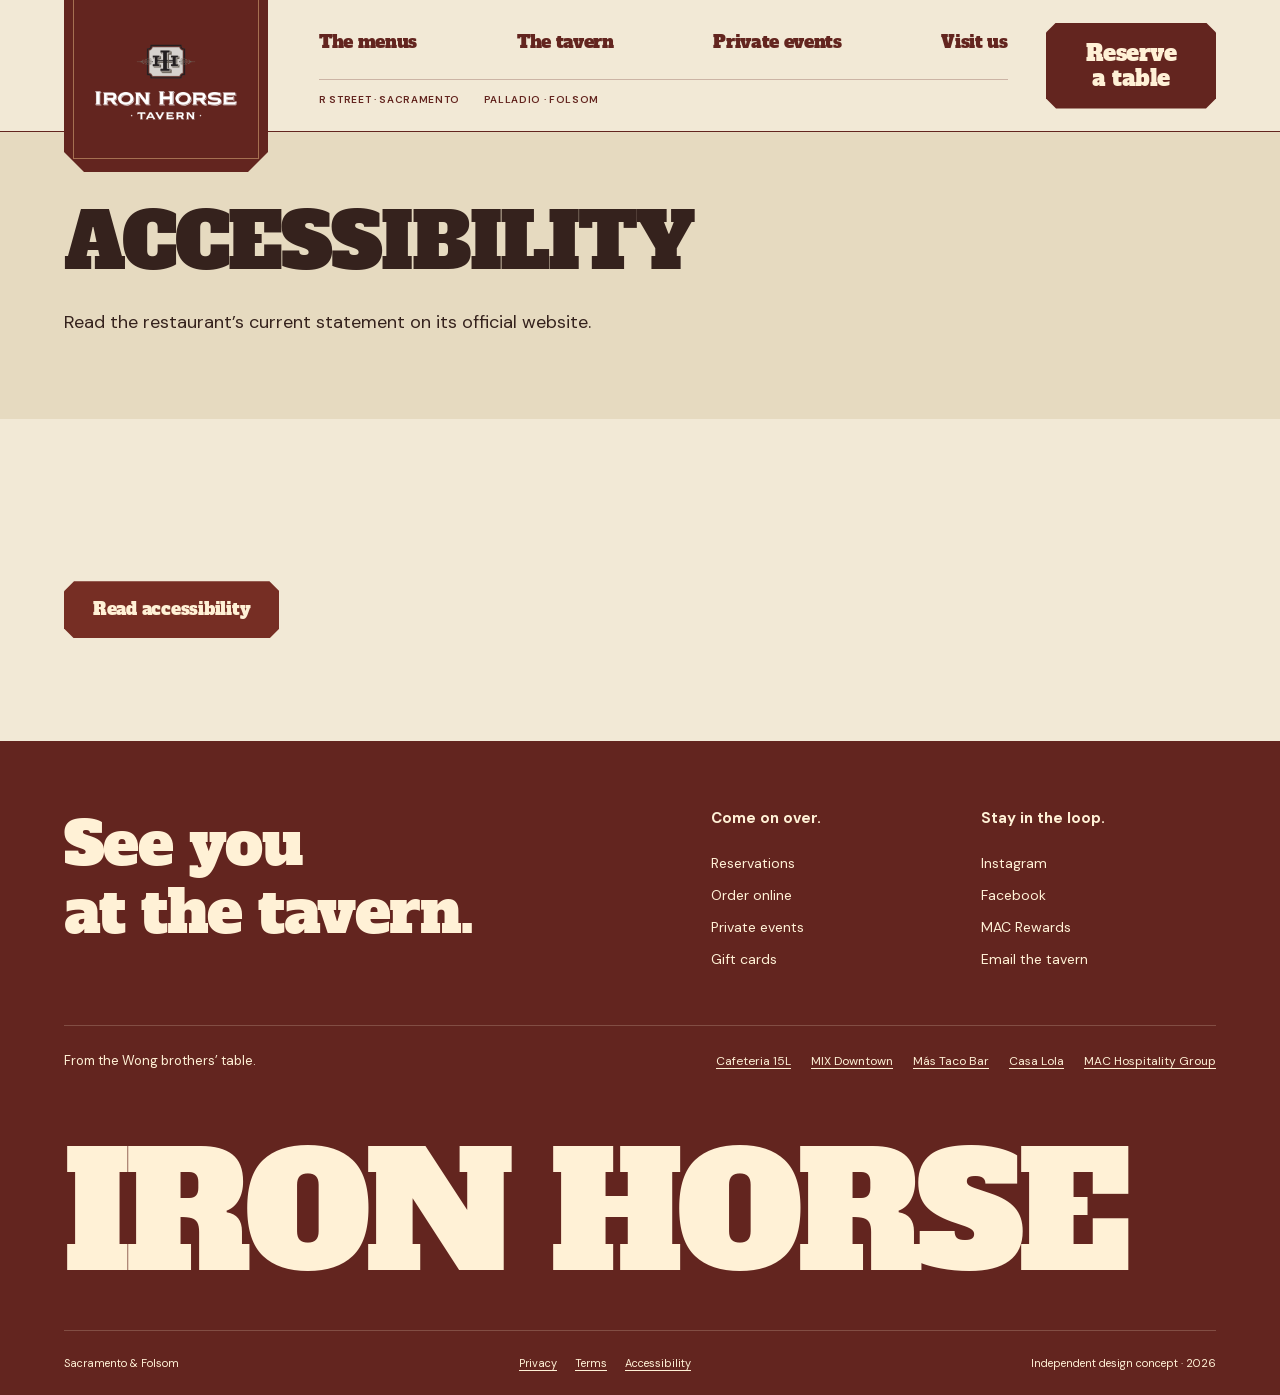
==== commit 93811f9a: "Give Iron Horse a sign-led masthead and distinctive action plates Replace the centered navigation ba" ====
--- a/ada-accessibility/index.html
+++ b/ada-accessibility/index.html
@@ -1 +1 @@
-<!doctype html><html lang="en"><head><meta charset="utf-8"><meta name="viewport" content="width=device-width,initial-scale=1"><meta name="robots" content="noindex,nofollow"><meta name="theme-color" content="#63251f"><title>Accessibility | Iron Horse Tavern</title><meta name="description" content="Iron Horse Tavern at R Street and Palladio. Menus, reservations and private events."><meta property="og:title" content="Iron Horse Tavern · Accessibility"><meta property="og:description" content="Iron Horse Tavern at R Street and Palladio. Menus, reservations and private events."><link rel="icon" href="../assets/logo.webp"><link rel="stylesheet" href="../assets/styles.css"><script src="../assets/app.js" defer></script><script type="application/ld+json">{"@context": "https://schema.org", "@type": "Restaurant", "name": "Iron Horse Tavern", "sameAs": "https://www.ironhorsetavern.net/", "servesCuisine": "American", "address": ["1800 15th Street, Suite B, Sacramento, CA 95811", "460 Palladio Parkway, Folsom, CA 95630"]}</script><link rel="stylesheet" href="../assets/horse.css"><script src="../assets/horse.js" defer></script></head><body class="iron-horse-tavern"><div class="shell"><a class="skip" href="#main">Skip to content</a><header class="site-header"><a class="brand" href="../index.html" aria-label="Iron Horse Tavern home"><img src="../assets/logo.webp" alt="Iron Horse Tavern" width="170" height="88"></a><nav id="main-nav" class="main-nav" aria-label="Main navigation"><div class="nav-left"><a href="../menu/">The menus</a><a href="../gallery/">The tavern</a></div><div class="nav-right"><a href="../private-events/">Private events</a><a href="../visit/">Visit us</a><a class="button" href="../reservations/">Reserve</a></div></nav><button class="menu-toggle" aria-expanded="false" aria-controls="main-nav">Menu</button></header><main id="main"><div class="page-head"><a class="back-home" href="../index.html">Iron Horse Tavern</a><h1>Accessibility</h1><p>Read the restaurant’s current statement on its official website.</p></div><section class="section"><a class="button" href="https://www.ironhorsetavern.net/ada-accessibility/">Read accessibility</a></section></main><footer class="horse-footer"><div class="footer-first"><p class="footer-call">See you<br>at the tavern.</p><div class="footer-info"><div><h2>Come on over.</h2><a href="../reservations/">Reservations</a><a href="../order-online/">Order online</a><a href="../private-events/">Private events</a><a href="https://www.ironhorsetavern.net/gift-cards/">Gift cards</a></div><div><h2>Stay in the loop.</h2><a href="https://www.instagram.com/ironhorsetavern/?hl=en">Instagram</a><a href="https://www.facebook.com/profile.php?id=1221532997862401&_rdr">Facebook</a><a href="https://www.toasttab.com/mac-hospitality-gift-card-1116-15th-street/rewardsSignup">MAC Rewards</a><a href="mailto:info@ironhorsetavern.net">Email the tavern</a></div></div></div><div class="family"><p>From the Wong brothers’ table.</p><div><a href="https://www.cafeteria15l.com/">Cafeteria 15L</a><a href="https://www.mixdowntown.net/">MIX Downtown</a><a href="https://www.mastacobar.com/">Más Taco Bar</a><a href="https://www.vivacasalola.com/">Casa Lola</a><a href="https://www.machospitalitygroup.com/">MAC Hospitality Group</a></div></div><div class="footer-word" aria-hidden="true">IRON HORSE</div><div class="footer-bottom"><span>Sacramento & Folsom</span><div class="legal"><a href="https://www.ironhorsetavern.net/privacy-policy/">Privacy</a><a href="https://www.ironhorsetavern.net/terms-of-use/">Terms</a><a href="https://www.ironhorsetavern.net/ada-accessibility/">Accessibility</a></div><span>Independent design concept · 2026</span></div></footer></div></body></html>+<!doctype html><html lang="en"><head><meta charset="utf-8"><meta name="viewport" content="width=device-width,initial-scale=1"><meta name="robots" content="noindex,nofollow"><meta name="theme-color" content="#63251f"><title>Accessibility | Iron Horse Tavern</title><meta name="description" content="Iron Horse Tavern at R Street and Palladio. Menus, reservations and private events."><meta property="og:title" content="Iron Horse Tavern · Accessibility"><meta property="og:description" content="Iron Horse Tavern at R Street and Palladio. Menus, reservations and private events."><link rel="icon" href="../assets/logo.webp"><link rel="stylesheet" href="../assets/styles.css"><script src="../assets/app.js" defer></script><script type="application/ld+json">{"@context": "https://schema.org", "@type": "Restaurant", "name": "Iron Horse Tavern", "sameAs": "https://www.ironhorsetavern.net/", "servesCuisine": "American", "address": ["1800 15th Street, Suite B, Sacramento, CA 95811", "460 Palladio Parkway, Folsom, CA 95630"]}</script><link rel="stylesheet" href="../assets/horse.css"><script src="../assets/horse.js" defer></script></head><body class="iron-horse-tavern"><div class="shell"><a class="skip" href="#main">Skip to content</a><header class="site-header"><a class="brand" href="../index.html" aria-label="Iron Horse Tavern home"><img src="../assets/logo.webp" alt="Iron Horse Tavern" width="170" height="88"></a><button class="menu-toggle" aria-expanded="false" aria-controls="main-nav">Menu</button><nav id="main-nav" class="main-nav" aria-label="Main navigation"><div class="nav-links"><a href="../menu/">The menus</a><a href="../gallery/">The tavern</a><a href="../private-events/">Private events</a><a href="../visit/">Visit us</a></div><a class="button header-reserve" href="../reservations/"><span>Reserve<br> a table</span></a><div class="nav-locations" aria-label="Our locations"><a href="../visit/#location-1">R Street · Sacramento</a><a href="../visit/#location-2">Palladio · Folsom</a></div></nav></header><main id="main"><div class="page-head"><a class="back-home" href="../index.html">Iron Horse Tavern</a><h1>Accessibility</h1><p>Read the restaurant’s current statement on its official website.</p></div><section class="section"><a class="button" href="https://www.ironhorsetavern.net/ada-accessibility/">Read accessibility</a></section></main><footer class="horse-footer"><div class="footer-first"><p class="footer-call">See you<br>at the tavern.</p><div class="footer-info"><div><h2>Come on over.</h2><a href="../reservations/">Reservations</a><a href="../order-online/">Order online</a><a href="../private-events/">Private events</a><a href="https://www.ironhorsetavern.net/gift-cards/">Gift cards</a></div><div><h2>Stay in the loop.</h2><a href="https://www.instagram.com/ironhorsetavern/?hl=en">Instagram</a><a href="https://www.facebook.com/profile.php?id=1221532997862401&_rdr">Facebook</a><a href="https://www.toasttab.com/mac-hospitality-gift-card-1116-15th-street/rewardsSignup">MAC Rewards</a><a href="mailto:info@ironhorsetavern.net">Email the tavern</a></div></div></div><div class="family"><p>From the Wong brothers’ table.</p><div><a href="https://www.cafeteria15l.com/">Cafeteria 15L</a><a href="https://www.mixdowntown.net/">MIX Downtown</a><a href="https://www.mastacobar.com/">Más Taco Bar</a><a href="https://www.vivacasalola.com/">Casa Lola</a><a href="https://www.machospitalitygroup.com/">MAC Hospitality Group</a></div></div><div class="footer-word" aria-hidden="true">IRON HORSE</div><div class="footer-bottom"><span>Sacramento & Folsom</span><div class="legal"><a href="https://www.ironhorsetavern.net/privacy-policy/">Privacy</a><a href="https://www.ironhorsetavern.net/terms-of-use/">Terms</a><a href="https://www.ironhorsetavern.net/ada-accessibility/">Accessibility</a></div><span>Independent design concept · 2026</span></div></footer></div></body></html>
--- a/assets/horse.css
+++ b/assets/horse.css
@@ -1,14 +1,288 @@
 @font-face{font-family:'Alfa Slab One';font-style:normal;font-weight:400;font-display:swap;src:url('./fonts/alfa-slab-one-0.ttf') format('truetype')}
 :root{scroll-padding-top:24px;scrollbar-color:#d4a06d #63251f}
 .iron-horse-tavern{--paper:#f2e9d6;--ink:#35221d;--muted:#685044;--accent:#762e24;--on-accent:#fff1d6;--panel:#e6dac0;--line:#35221d44;--display:'Alfa Slab One',Georgia,serif;--gutter:clamp(24px,5vw,88px);--space:clamp(70px,8vw,130px);color-scheme:light;max-width:none}
-.shell{max-width:none}.iron-horse-tavern h1,.iron-horse-tavern h2,.iron-horse-tavern h3{font-weight:400;letter-spacing:-.025em}.iron-horse-tavern h1,.iron-horse-tavern h2{line-height:1.06}.iron-horse-tavern h3{text-transform:none}.iron-horse-tavern p{line-height:1.6}a{text-underline-offset:.28em}::selection{background:#d6a16f;color:#331914}:focus-visible{outline-color:#a2592f;outline-offset:6px}.button,.main-nav .button{border-radius:0;min-height:52px;padding:16px 27px;letter-spacing:0;font-size:14px;transition:background .2s,color .2s}.button:hover{transform:none;background:#532018;color:#fff1d6;filter:none}.button.secondary{border-color:currentColor}.button.secondary:hover{background:var(--ink);color:var(--paper)}.plain-link{font-weight:600;font-size:15px;min-height:44px}button:focus-visible,a:focus-visible{outline-width:3px}.site-header{height:108px;background:#63251f;color:#fff1d6;border:0;padding:0 var(--gutter);display:grid;grid-template-columns:1fr 170px 1fr;gap:32px;z-index:40}.brand{grid-column:2;grid-row:1;justify-self:center}.iron-horse-tavern .brand img{filter:none;width:158px;max-height:86px;object-fit:contain}.main-nav{display:contents}.nav-left,.nav-right{display:flex;align-items:center;gap:30px;grid-row:1}.nav-left{grid-column:1}.nav-right{grid-column:3;justify-content:flex-end}.main-nav a{font-size:14px;font-weight:500}.main-nav .button{background:#f2e9d6;color:#63251f;border-color:#f2e9d6;padding:14px 23px;min-height:46px}.main-nav .button:hover{background:#d6a16f;border-color:#d6a16f}.site-header :focus-visible{outline-color:#e7b987}.menu-toggle{color:#fff1d6;border-color:#fff1d688}.horse-hero{position:relative;height:min(850px,calc(100svh - 108px));min-height:650px;color:#fff1d6;background:#351d16;isolation:isolate;display:flex;flex-direction:column;justify-content:space-between;padding:64px var(--gutter) 48px;overflow:hidden}.hero-room{position:absolute;inset:0;z-index:-2}.hero-room img{width:100%;height:100%;object-fit:cover;object-position:50% 52%}.horse-hero:after{content:'';position:absolute;inset:0;z-index:-1;background:linear-gradient(90deg,rgba(29,12,8,.6),rgba(29,12,8,.12) 80%),linear-gradient(0deg,rgba(29,12,8,.75),transparent 55%)}.hero-words h1{font-size:clamp(76px,9.7vw,160px);line-height:1.02;max-width:none;letter-spacing:-.035em}.hero-words p{font-size:17px;margin:24px 0 0;line-height:1.45}.hero-bottom{display:flex;align-items:flex-end;justify-content:space-between;gap:30px;padding-bottom:8px}.hero-bottom p{font-size:15px;margin:0}.hero-bottom .actions{gap:12px}.hero-bottom .button{background:#f2e9d6;color:#63251f;border-color:#f2e9d6}.hero-bottom .button:hover{background:#d6a16f;border-color:#d6a16f}.hero-bottom .secondary{background:transparent;color:#fff1d6;border-color:#fff1d699}.hero-bottom .secondary:hover{background:#63251f}.hero-event{padding:16px 12px;font-size:14px}.hero-bottom :focus-visible,.horse-hero :focus-visible{outline-color:#fff1d6}.photo-credit{position:absolute;bottom:13px;right:var(--gutter);font-size:10px;opacity:.8}.horse-story{padding:100px var(--gutter) 110px;display:grid;grid-template-columns:.9fr 1.1fr;gap:10%;align-items:center}.story-name{font-family:var(--display);font-size:clamp(55px,7.7vw,125px);line-height:.97;color:#762e24;letter-spacing:-.035em;text-align:center;transform:rotate(-4deg)}.story-name span{font-family:var(--body);font-size:.19em;letter-spacing:.4em;display:block;margin:25px 0 0 .4em;font-weight:700}.story-copy{max-width:580px}.story-copy h2{font-size:clamp(32px,3.1vw,49px);text-transform:none;margin-bottom:30px;line-height:1.16}.story-copy p{font-size:17px;max-width:43ch}.horse-menu{background:#e6dac0;padding:88px var(--gutter) 55px}.menu-heading{display:flex;align-items:flex-end;justify-content:space-between;gap:35px;margin-bottom:52px}.menu-heading h2{font-size:clamp(40px,5.4vw,85px);max-width:14ch}.menu-heading p{font-size:16px;margin-bottom:6px}.menu-stage{display:grid;grid-template-columns:1.08fr 1fr;gap:7%;align-items:start}.dish-photo{position:sticky;top:24px;background:#34251d}.dish-photo img{width:100%;height:clamp(420px,39vw,620px);object-fit:cover;object-position:50% 50%;transition:opacity .2s}.dish-photo figcaption{display:flex;justify-content:space-between;gap:20px;color:#f2e9d6;padding:15px 20px;font-size:12px}.dish-photo figcaption span{font-weight:600}.dish-choice{display:block;width:100%;text-align:left;padding:25px 0;border:0;border-bottom:1px solid #35221d55;background:none;color:#35221d;position:relative}.dish-choice:first-child{padding-top:0}.dish-name{display:block;font-family:var(--display);font-size:clamp(25px,2.4vw,38px);letter-spacing:-.025em;line-height:1.2;transition:color .2s}.dish-detail{display:block;font-size:14px;line-height:1.6;max-width:42ch;margin-top:13px}.dish-view{font-size:11px;line-height:1.5;display:inline-block;margin-top:12px;border-bottom:1px solid currentColor}.dish-choice[aria-pressed=true] .dish-name,.dish-choice:hover .dish-name{color:#8a3324}.dish-choice[aria-pressed=true] .dish-view{font-weight:700}.dish-list>.button{margin-top:30px}.menu-afterthought{display:grid;grid-template-columns:1fr 1fr;align-items:center;gap:40px;border-top:1px solid #35221d44;margin-top:54px;padding-top:30px}.menu-afterthought>p{font-size:13px;margin:0}.menu-afterthought h3{font-size:21px;margin-bottom:10px}.menu-afterthought div p{font-size:13px;margin:0}.menu-afterthought>a{font-size:14px;justify-self:end}.horse-hour{display:grid;grid-template-columns:1fr 1fr;min-height:820px;background:#63251f;color:#fff1d6}.hour-photo{overflow:hidden}.hour-photo img{width:100%;height:100%;object-fit:cover;object-position:50% 70%}.hour-copy{padding:70px clamp(30px,5vw,88px)}.hour-copy h2{font-size:clamp(44px,6.7vw,102px);line-height:1.03}.hour-offer{margin-top:40px}.hour-offer h3{font-family:var(--body);font-size:15px;font-weight:500;letter-spacing:0}.hour-offer .hour-time{font-family:var(--display);font-size:42px;margin:10px 0 16px}.hour-offer p{font-size:15px}.horse-hour :focus-visible{outline-color:#e7b987}.horse-rooms{padding:100px var(--gutter) 110px;background:#292520;color:#f2e9d6}.rooms-intro{display:grid;grid-template-columns:1.2fr 1fr;gap:13%;align-items:end;margin-bottom:50px}.rooms-intro h2{font-size:clamp(40px,5.4vw,82px)}.rooms-intro p{max-width:32ch;font-size:16px;margin-bottom:5px}.rooms-grid{display:grid;grid-template-columns:1.3fr 1fr;gap:42px 5%;align-items:start}.rooms-grid .room-photo:first-child{grid-row:span 2}.room-photo{color:#f2e9d6}.room-photo img{width:100%;aspect-ratio:1.55;object-fit:cover}.room-photo:first-child img{aspect-ratio:.82;object-position:47% 50%}.room-photo:nth-child(n){margin:0}.room-photo .room-caption{display:block;margin-top:20px}.room-caption strong{font-family:var(--display);font-weight:400;font-size:clamp(22px,2.2vw,33px);letter-spacing:-.025em}.room-caption small{display:block;font-size:13px;line-height:1.6;margin-top:8px}.room-photo:hover img{transform:none}.rooms-grid .room-photo{overflow:visible}.horse-rooms :focus-visible{outline-color:#d6a16f}.horse-events{background:#63251f;color:#fff1d6;padding-top:88px}.event-poster{padding:0 var(--gutter) 65px}.event-poster h2{font-size:clamp(45px,8.6vw,137px);letter-spacing:-.035em!important;line-height:1.03}.event-description{display:grid;grid-template-columns:1fr 1fr;gap:12%;margin:40px 0 0;align-items:center}.event-description p{max-width:42ch;font-size:17px;margin:0}.event-description>div{display:flex;flex-direction:column;align-items:flex-start;gap:15px}.horse-events .button{background:#f2e9d6;color:#63251f;border-color:#f2e9d6}.event-phone{font-size:13px;padding:8px 0}.event-room{position:relative;height:450px}.event-room img{height:100%;width:100%;object-fit:cover;object-position:50% 55%}.event-room span{position:absolute;bottom:24px;left:var(--gutter);background:#63251f;color:#fff1d6;padding:12px 20px;font-size:13px}.horse-brunch{padding:70px var(--gutter);display:grid;grid-template-columns:1.4fr 1fr;gap:10%;align-items:center;background:#dfb27e}.horse-brunch h2{font-size:clamp(35px,4.5vw,68px);margin-bottom:25px}.horse-brunch p{font-size:15px;margin-bottom:15px}.brunch-times{display:flex;justify-content:space-between;gap:24px}.brunch-times b{display:block;font-family:var(--display);font-weight:400;font-size:25px;margin-bottom:12px}.horse-visit{padding:100px var(--gutter)}.visit-heading{display:grid;grid-template-columns:1fr 1fr;align-items:end;gap:9%;margin-bottom:55px}.visit-heading h2{font-size:clamp(40px,5.3vw,80px)}.location-tabs{display:flex;border-bottom:1px solid #35221d55;gap:10px}.location-tabs button{background:none;color:#35221d;border:0;padding:19px 12px;font-size:15px;flex:1;line-height:1.5;border-bottom:3px solid transparent}.location-tabs button[aria-pressed=true]{border-color:#762e24;color:#762e24;font-weight:700}.branch-panel{display:grid;grid-template-columns:1fr 1fr;gap:9%;align-items:start}.branch-panel[hidden]{display:none}.branch-panel h3{font-size:clamp(28px,3vw,44px);margin:0 0 25px}.branch-address address{font-style:normal;line-height:1.65;font-size:16px;max-width:30ch}.branch-phone{display:inline-block;margin:15px 0 24px;font-size:18px}.branch-address .actions{gap:12px}.parking{margin-top:28px;font-size:13px;max-width:45ch}.parking b{font-weight:600}.hours{width:100%;border-collapse:collapse}.hours caption{text-align:left;font-size:16px;font-weight:700;margin-bottom:12px}.hours tr{border-bottom:1px solid #35221d22}.hours th{font-weight:400;text-align:left;font-size:14px;padding:11px 0}.hours td{font-size:14px;padding:11px 0;text-align:right;font-variant-numeric:tabular-nums}.brunch-note{font-size:13px;margin:20px 0}.map-panel{border:1px solid #35221d44;min-height:90px;padding:15px 20px;display:flex;align-items:center;justify-content:space-between;gap:20px}.map-panel p{font-size:13px;margin:0}.map-panel button{background:none;border:0;color:inherit;text-decoration:underline}.map-panel.map-loaded{display:block;padding:0}.map-panel.map-loaded>p,.map-panel.map-loaded>button{display:none}.map-panel iframe{width:100%;height:300px;display:block;border:0}.horse-footer{background:#63251f;color:#fff1d6;padding:70px var(--gutter) 25px;overflow:hidden}.footer-first{display:grid;grid-template-columns:1.1fr 1fr;gap:8%;padding-bottom:50px}.footer-call{font-family:var(--display);font-size:clamp(38px,4.7vw,72px);line-height:1.13!important;letter-spacing:-.025em;margin:0}.footer-info{display:grid;grid-template-columns:1fr 1fr;gap:35px}.footer-info h2{font-family:var(--body);font-weight:700;font-size:15px;letter-spacing:0;text-transform:none;margin-bottom:20px}.footer-info a{display:block;text-decoration:none;font-size:14px;padding:7px 0}.footer-info a:hover{text-decoration:underline}.family{border-top:1px solid #fff1d633;padding:25px 0;display:flex;gap:35px;justify-content:space-between;align-items:baseline}.family p{font-size:13px;max-width:none;flex-shrink:0}.family>div{display:flex;flex-wrap:wrap;gap:12px 20px;font-size:12px}.footer-word{font-family:var(--display);font-size:clamp(50px,12.4vw,220px);line-height:1.3;letter-spacing:-.04em;white-space:nowrap}.horse-footer .footer-bottom{margin-top:12px;color:#fff1d6;border-color:#fff1d633;font-size:11px;align-items:center}.horse-footer :focus-visible{outline-color:#e7b987}.horse-home .lightbox{background:#292520;color:#f2e9d6}.horse-home .lightbox button{color:#f2e9d6;border-color:#f2e9d666}.horse-home .lightbox :focus-visible{outline-color:#d6a16f}
+.shell{max-width:none}.iron-horse-tavern h1,.iron-horse-tavern h2,.iron-horse-tavern h3{font-weight:400;letter-spacing:-.025em}.iron-horse-tavern h1,.iron-horse-tavern h2{line-height:1.06}.iron-horse-tavern h3{text-transform:none}.iron-horse-tavern p{line-height:1.6}a{text-underline-offset:.28em}::selection{background:#d6a16f;color:#331914}:focus-visible{outline-color:#a2592f;outline-offset:6px}.button,.main-nav .button{--button-fill:#762e24;--button-ink:#fff1d6;--button-edge:#762e24;--button-hover-fill:#532018;--button-hover-ink:#fff1d6;position:relative;isolation:isolate;border-radius:0;min-height:56px;padding:18px 29px;background:transparent;color:var(--button-ink);border:0;letter-spacing:-.015em;font-size:17px;font-family:var(--display);font-weight:400;line-height:1.25;text-transform:none;transition:background-color .22s,color .22s,border-color .22s,transform .12s}.button:hover{transform:none;filter:none}.button.secondary{--button-fill:#f2e9d6;--button-ink:#35221d;--button-edge:#685044;--button-hover-fill:#35221d;--button-hover-ink:#f2e9d6;background:transparent;color:var(--button-ink);border:0}.plain-link{font-weight:600;font-size:15px;min-height:44px}button:focus-visible,a:focus-visible{outline-width:3px}.horse-hero{position:relative;height:min(850px,calc(100svh - 108px));min-height:650px;color:#fff1d6;background:#351d16;isolation:isolate;display:flex;flex-direction:column;justify-content:space-between;padding:64px var(--gutter) 48px;overflow:hidden}.hero-room{position:absolute;inset:0;z-index:-2}.hero-room img{width:100%;height:100%;object-fit:cover;object-position:50% 52%}.horse-hero:after{content:'';position:absolute;inset:0;z-index:-1;background:linear-gradient(90deg,rgba(29,12,8,.6),rgba(29,12,8,.12) 80%),linear-gradient(0deg,rgba(29,12,8,.75),transparent 55%)}.hero-words h1{font-size:clamp(76px,9.7vw,160px);line-height:1.02;max-width:none;letter-spacing:-.035em}.hero-words p{font-size:17px;margin:24px 0 0;line-height:1.45}.hero-bottom{display:flex;align-items:flex-end;justify-content:space-between;gap:30px;padding-bottom:8px}.hero-bottom p{font-size:15px;margin:0}.hero-bottom .actions{gap:12px}.hero-bottom .button{--button-fill:#dfb27e;--button-ink:#351b15;--button-edge:#dfb27e;--button-hover-fill:#fff1d6;--button-hover-ink:#63251f}.hero-bottom .secondary{--button-fill:#292520;--button-ink:#fff1d6;--button-edge:#dfb27e;--button-hover-fill:#fff1d6;--button-hover-ink:#63251f}.hero-event{padding:16px 12px;font-size:14px}.hero-bottom :focus-visible,.horse-hero :focus-visible{outline-color:#fff1d6}.photo-credit{position:absolute;bottom:13px;right:var(--gutter);font-size:10px;opacity:.8}.horse-story{padding:100px var(--gutter) 110px;display:grid;grid-template-columns:.9fr 1.1fr;gap:10%;align-items:center}.story-name{font-family:var(--display);font-size:clamp(55px,7.7vw,125px);line-height:.97;color:#762e24;letter-spacing:-.035em;text-align:center;transform:rotate(-4deg)}.story-name span{font-family:var(--body);font-size:.19em;letter-spacing:.4em;display:block;margin:25px 0 0 .4em;font-weight:700}.story-copy{max-width:580px}.story-copy h2{font-size:clamp(32px,3.1vw,49px);text-transform:none;margin-bottom:30px;line-height:1.16}.story-copy p{font-size:17px;max-width:43ch}.horse-menu{background:#e6dac0;padding:88px var(--gutter) 55px}.menu-heading{display:flex;align-items:flex-end;justify-content:space-between;gap:35px;margin-bottom:52px}.menu-heading h2{font-size:clamp(40px,5.4vw,85px);max-width:14ch}.menu-heading p{font-size:16px;margin-bottom:6px}.menu-stage{display:grid;grid-template-columns:1.08fr 1fr;gap:7%;align-items:start}.dish-photo{position:sticky;top:24px;background:#34251d}.dish-photo img{width:100%;height:clamp(420px,39vw,620px);object-fit:cover;object-position:50% 50%;transition:opacity .2s}.dish-photo figcaption{display:flex;justify-content:space-between;gap:20px;color:#f2e9d6;padding:15px 20px;font-size:12px}.dish-photo figcaption span{font-weight:600}.dish-choice{display:block;width:100%;text-align:left;padding:25px 0;border:0;border-bottom:1px solid #35221d55;background:none;color:#35221d;position:relative}.dish-choice:first-child{padding-top:0}.dish-name{display:block;font-family:var(--display);font-size:clamp(25px,2.4vw,38px);letter-spacing:-.025em;line-height:1.2;transition:color .2s}.dish-detail{display:block;font-size:14px;line-height:1.6;max-width:42ch;margin-top:13px}.dish-view{font-size:11px;line-height:1.5;display:inline-block;margin-top:12px;border-bottom:1px solid currentColor}.dish-choice[aria-pressed=true] .dish-name,.dish-choice:hover .dish-name{color:#8a3324}.dish-choice[aria-pressed=true] .dish-view{font-weight:700}.dish-list>.button{margin-top:30px}.menu-afterthought{display:grid;grid-template-columns:1fr 1fr;align-items:center;gap:40px;border-top:1px solid #35221d44;margin-top:54px;padding-top:30px}.menu-afterthought>p{font-size:13px;margin:0}.menu-afterthought h3{font-size:21px;margin-bottom:10px}.menu-afterthought div p{font-size:13px;margin:0}.menu-afterthought>a{font-size:14px;justify-self:end}.horse-hour{display:grid;grid-template-columns:1fr 1fr;min-height:820px;background:#63251f;color:#fff1d6}.hour-photo{overflow:hidden}.hour-photo img{width:100%;height:100%;object-fit:cover;object-position:50% 70%}.hour-copy{padding:70px clamp(30px,5vw,88px)}.hour-copy h2{font-size:clamp(44px,6.7vw,102px);line-height:1.03}.hour-offer{margin-top:40px}.hour-offer h3{font-family:var(--body);font-size:15px;font-weight:500;letter-spacing:0}.hour-offer .hour-time{font-family:var(--display);font-size:42px;margin:10px 0 16px}.hour-offer p{font-size:15px}.horse-hour :focus-visible{outline-color:#e7b987}.horse-rooms{padding:100px var(--gutter) 110px;background:#292520;color:#f2e9d6}.rooms-intro{display:grid;grid-template-columns:1.2fr 1fr;gap:13%;align-items:end;margin-bottom:50px}.rooms-intro h2{font-size:clamp(40px,5.4vw,82px)}.rooms-intro p{max-width:32ch;font-size:16px;margin-bottom:5px}.rooms-grid{display:grid;grid-template-columns:1.3fr 1fr;gap:42px 5%;align-items:start}.rooms-grid .room-photo:first-child{grid-row:span 2}.room-photo{color:#f2e9d6}.room-photo img{width:100%;aspect-ratio:1.55;object-fit:cover}.room-photo:first-child img{aspect-ratio:.82;object-position:47% 50%}.room-photo:nth-child(n){margin:0}.room-photo .room-caption{display:block;margin-top:20px}.room-caption strong{font-family:var(--display);font-weight:400;font-size:clamp(22px,2.2vw,33px);letter-spacing:-.025em}.room-caption small{display:block;font-size:13px;line-height:1.6;margin-top:8px}.room-photo:hover img{transform:none}.rooms-grid .room-photo{overflow:visible}.horse-rooms :focus-visible{outline-color:#d6a16f}.horse-events{background:#63251f;color:#fff1d6;padding-top:88px}.event-poster{padding:0 var(--gutter) 65px}.event-poster h2{font-size:clamp(45px,8.6vw,137px);letter-spacing:-.035em!important;line-height:1.03}.event-description{display:grid;grid-template-columns:1fr 1fr;gap:12%;margin:40px 0 0;align-items:center}.event-description p{max-width:42ch;font-size:17px;margin:0}.event-description>div{display:flex;flex-direction:column;align-items:flex-start;gap:15px}.horse-events .button{--button-fill:#dfb27e;--button-ink:#351b15;--button-edge:#dfb27e;--button-hover-fill:#fff1d6;--button-hover-ink:#63251f}.event-phone{font-size:13px;padding:8px 0}.event-room{position:relative;height:450px}.event-room img{height:100%;width:100%;object-fit:cover;object-position:50% 55%}.event-room span{position:absolute;bottom:24px;left:var(--gutter);background:#63251f;color:#fff1d6;padding:12px 20px;font-size:13px}.horse-brunch{padding:70px var(--gutter);display:grid;grid-template-columns:1.4fr 1fr;gap:10%;align-items:center;background:#dfb27e}.horse-brunch h2{font-size:clamp(35px,4.5vw,68px);margin-bottom:25px}.horse-brunch p{font-size:15px;margin-bottom:15px}.brunch-times{display:flex;justify-content:space-between;gap:24px}.brunch-times b{display:block;font-family:var(--display);font-weight:400;font-size:25px;margin-bottom:12px}.horse-visit{padding:100px var(--gutter)}.visit-heading{display:grid;grid-template-columns:1fr 1fr;align-items:end;gap:9%;margin-bottom:55px}.visit-heading h2{font-size:clamp(40px,5.3vw,80px)}.location-tabs{display:flex;border-bottom:1px solid #35221d55;gap:10px}.location-tabs button{background:none;color:#35221d;border:0;padding:19px 12px;font-size:15px;flex:1;line-height:1.5;border-bottom:3px solid transparent}.location-tabs button[aria-pressed=true]{border-color:#762e24;color:#762e24;font-weight:700}.branch-panel{display:grid;grid-template-columns:1fr 1fr;gap:9%;align-items:start}.branch-panel[hidden]{display:none}.branch-panel h3{font-size:clamp(28px,3vw,44px);margin:0 0 25px}.branch-address address{font-style:normal;line-height:1.65;font-size:16px;max-width:30ch}.branch-phone{display:inline-block;margin:15px 0 24px;font-size:18px}.branch-address .actions{gap:12px}.parking{margin-top:28px;font-size:13px;max-width:45ch}.parking b{font-weight:600}.hours{width:100%;border-collapse:collapse}.hours caption{text-align:left;font-size:16px;font-weight:700;margin-bottom:12px}.hours tr{border-bottom:1px solid #35221d22}.hours th{font-weight:400;text-align:left;font-size:14px;padding:11px 0}.hours td{font-size:14px;padding:11px 0;text-align:right;font-variant-numeric:tabular-nums}.brunch-note{font-size:13px;margin:20px 0}.map-panel{border:1px solid #35221d44;min-height:90px;padding:15px 20px;display:flex;align-items:center;justify-content:space-between;gap:20px}.map-panel p{font-size:13px;margin:0}.map-panel button{background:none;border:0;color:inherit;text-decoration:underline}.map-panel.map-loaded{display:block;padding:0}.map-panel.map-loaded>p,.map-panel.map-loaded>button{display:none}.map-panel iframe{width:100%;height:300px;display:block;border:0}.horse-footer{background:#63251f;color:#fff1d6;padding:70px var(--gutter) 25px;overflow:hidden}.footer-first{display:grid;grid-template-columns:1.1fr 1fr;gap:8%;padding-bottom:50px}.footer-call{font-family:var(--display);font-size:clamp(38px,4.7vw,72px);line-height:1.13!important;letter-spacing:-.025em;margin:0}.footer-info{display:grid;grid-template-columns:1fr 1fr;gap:35px}.footer-info h2{font-family:var(--body);font-weight:700;font-size:15px;letter-spacing:0;text-transform:none;margin-bottom:20px}.footer-info a{display:block;text-decoration:none;font-size:14px;padding:7px 0}.footer-info a:hover{text-decoration:underline}.family{border-top:1px solid #fff1d633;padding:25px 0;display:flex;gap:35px;justify-content:space-between;align-items:baseline}.family p{font-size:13px;max-width:none;flex-shrink:0}.family>div{display:flex;flex-wrap:wrap;gap:12px 20px;font-size:12px}.footer-word{font-family:var(--display);font-size:clamp(50px,12.4vw,220px);line-height:1.3;letter-spacing:-.04em;white-space:nowrap}.horse-footer .footer-bottom{margin-top:12px;color:#fff1d6;border-color:#fff1d633;font-size:11px;align-items:center}.horse-footer :focus-visible{outline-color:#e7b987}.horse-home .lightbox{background:#292520;color:#f2e9d6}.horse-home .lightbox button{color:#f2e9d6;border-color:#f2e9d666}.horse-home .lightbox :focus-visible{outline-color:#d6a16f}
 /* Inner pages keep the same sign-painted identity and all verified service links. */
 .iron-horse-tavern:not(.horse-home) .page-head{padding:70px var(--gutter) 60px;background:#e6dac0;margin-bottom:60px}.iron-horse-tavern:not(.horse-home) .page-head h1{font-size:clamp(44px,6vw,88px);max-width:16ch}.back-home{display:none}.page-head p{max-width:50ch}.iron-horse-tavern:not(.horse-home) .section h2{font-size:clamp(30px,3.3vw,48px)}.iron-horse-tavern:not(.horse-home) .menu-item h2{font-size:clamp(25px,2.6vw,38px);text-transform:none}.iron-horse-tavern:not(.horse-home) .location h2{font-size:42px}.iron-horse-tavern:not(.horse-home) .menu-layout .photo{height:650px}.menu-item .button{white-space:normal;text-align:left}.event-lead .plain-link{display:block;font-size:13px;margin-top:15px}.event-contact{margin-bottom:30px;background:#dfb27e}.event-contact h2{font-size:36px}.room h3{font-size:26px}.iron-horse-tavern:not(.horse-home) main{min-height:55svh}
 @keyframes room-arrival{from{transform:scale(1.055)}to{transform:scale(1)}}
 @media(prefers-reduced-motion:no-preference){.hero-room img{animation:room-arrival 1.7s cubic-bezier(.16,1,.3,1) both}}
 @media(min-width:1700px){.horse-hero{max-height:1000px}.horse-story,.horse-menu,.horse-rooms,.horse-visit{padding-left:max(var(--gutter),calc((100vw - 1560px)/2));padding-right:max(var(--gutter),calc((100vw - 1560px)/2))}}
-@media(max-width:1100px){.site-header{gap:20px;grid-template-columns:1fr 125px 1fr;height:92px}.iron-horse-tavern .site-header .brand img{width:125px;max-height:74px}.nav-left,.nav-right{gap:20px}.site-header .main-nav a{font-size:12px}.site-header .button{padding:13px 17px}.horse-hero{min-height:620px;height:calc(100svh - 92px);max-height:800px;padding-top:60px}.hero-words h1{font-size:10.1vw}.hero-bottom{gap:20px}.hero-bottom .button{padding:15px 18px}.hero-bottom p{font-size:13px}.hero-event{font-size:13px;padding:15px 5px}.horse-story{gap:8%;padding-top:85px;padding-bottom:85px}.story-copy p{font-size:16px}.menu-stage{gap:5%}.dish-name{font-size:27px}.horse-hour{min-height:740px}.hour-copy{padding:60px 40px}.hour-copy h2{font-size:7vw}.family{display:block}.family>div{margin-top:16px}.horse-brunch{grid-template-columns:1.1fr 1fr;gap:6%}.brunch-times{flex-direction:column;gap:16px}.brunch-times p{margin:0}.brunch-times b{font-size:22px;margin-bottom:6px}}
-@media(max-width:900px){.site-header{height:90px;display:flex;justify-content:space-between}.site-header .brand{margin:0;max-width:70%;justify-self:start}.iron-horse-tavern .site-header .brand img{width:135px;max-height:75px}.menu-toggle{display:block;margin-left:auto;min-width:76px}.main-nav{display:none;position:absolute;top:100%;left:0;right:0;padding:24px var(--gutter) 30px;background:#63251f;color:#fff1d6;max-height:calc(100svh - 90px);overflow:auto;border-bottom:1px solid #fff1d666}.main-nav.is-open{display:flex;flex-direction:column}.main-nav .nav-left,.main-nav .nav-right{display:flex;flex-direction:column;align-items:stretch;gap:0}.main-nav a{padding:14px 0}.main-nav .button{align-self:flex-start;margin-top:15px;padding:16px 26px}.horse-hero{min-height:610px;height:calc(100svh - 90px)}.hero-bottom{align-items:start;flex-direction:column;gap:25px}.hero-bottom p br{display:none}.hero-bottom p{font-size:14px}.menu-heading h2{font-size:5.7vw}.horse-story{grid-template-columns:.8fr 1.2fr;gap:8%}.story-name{font-size:8vw}.story-copy h2{font-size:32px}.menu-stage{grid-template-columns:1fr 1fr}.dish-photo img{height:475px}.dish-name{font-size:24px}.dish-detail{font-size:13px}.dish-choice{padding:20px 0}.menu-afterthought{gap:24px;grid-template-columns:1fr 1fr}.rooms-intro{gap:8%}.rooms-intro p{font-size:15px}.room-caption strong{font-size:23px}.room-caption small{font-size:12px}.event-description{gap:8%}.event-description p{font-size:15px}.event-room{height:380px}.visit-heading{gap:6%}.location-tabs button{font-size:13px;padding:15px 8px}.branch-panel{gap:6%}.branch-address .button{font-size:13px;padding:15px 18px}.footer-first{gap:7%;grid-template-columns:1fr 1fr}.footer-info{gap:24px}.footer-info h2{font-size:13px}.footer-info a{font-size:13px}}
-@media(max-width:650px){.iron-horse-tavern{--gutter:22px;--space:65px}.site-header{padding:0 22px;height:82px}.iron-horse-tavern .site-header .brand img{width:123px;max-height:70px}.main-nav{max-height:calc(100svh - 82px)}.horse-hero{height:calc(100svh - 82px);min-height:650px;max-height:850px;padding:58px 22px 47px}.hero-room img{object-position:40% 50%}.horse-hero:after{background:linear-gradient(90deg,#1d0c0870,#1d0c0826),linear-gradient(0deg,#1d0c08cc,transparent 85%)}.hero-words h1{font-size:clamp(44px,11vw,72px);line-height:1.16;letter-spacing:-.03em}.hero-words p{font-size:15px;margin-top:24px;max-width:26ch}.hero-bottom{gap:19px;padding-bottom:0}.hero-bottom p{font-size:13px}.hero-bottom p br{display:block}.hero-bottom .actions{width:100%;display:grid;grid-template-columns:1fr 1fr;gap:10px}.hero-bottom .button{padding:15px 10px;font-size:13px;min-height:50px}.hero-event{grid-column:1/-1;padding:8px 0;font-size:13px;justify-self:start}.photo-credit{font-size:9px;bottom:13px;right:22px}.horse-story{padding:65px 22px 70px;display:block}.story-name{font-size:19vw;margin:0 auto 55px;width:max-content}.story-name span{margin-top:16px}.story-copy h2{font-size:32px;line-height:1.2;margin-bottom:25px}.story-copy p{font-size:16px}.horse-menu{padding:60px 22px 40px}.menu-heading{display:block;margin-bottom:30px}.menu-heading h2{font-size:clamp(30px,8.4vw,52px);line-height:1.15}.menu-heading p{font-size:14px;margin:22px 0 0}.menu-heading p br{display:none}.menu-stage{grid-template-columns:1fr;gap:30px}.dish-photo{position:relative;top:0}.dish-photo img{height:330px;aspect-ratio:1.05;object-fit:cover}.dish-photo figcaption{font-size:11px;padding:13px 14px;gap:10px}.dish-name{font-size:25px}.dish-detail{font-size:14px;max-width:100%}.dish-choice{padding:22px 0}.dish-choice .dish-view{display:inline-block}.dish-list .dish-photo{margin:22px 0 6px}.dish-list>.button{width:100%}.menu-afterthought{grid-template-columns:1fr;gap:20px;margin-top:35px;padding-top:25px}.menu-afterthought>p{font-size:12px}.menu-afterthought>a{justify-self:start}.horse-hour{display:flex;flex-direction:column;min-height:0}.hour-photo{height:340px;order:2}.hour-photo img{object-position:50% 59%}.hour-copy{padding:55px 22px 50px}.hour-copy h2{font-size:clamp(44px,12vw,70px);line-height:1.03}.hour-offer{margin-top:30px}.hour-offer .hour-time{font-size:37px;margin:13px 0}.hour-offer p{font-size:14px}.horse-rooms{padding:60px 22px}.rooms-intro{display:block;margin-bottom:35px}.rooms-intro h2{font-size:clamp(35px,9vw,55px);line-height:1.13}.rooms-intro p{max-width:33ch;font-size:15px;margin-top:25px}.rooms-grid{display:block}.rooms-grid .room-photo{margin:0 0 35px}.rooms-grid .room-photo:last-child{margin-bottom:0}.room-photo:first-child img{aspect-ratio:1.1;object-position:50% 50%}.room-photo img{aspect-ratio:1.4}.room-caption strong{font-size:24px}.room-caption small{font-size:13px}.horse-events{padding-top:60px}.event-poster{padding:0 22px 40px}.event-poster h2{font-size:clamp(31px,8.7vw,53px);line-height:1.13}.event-description{display:block;margin-top:26px}.event-description p{font-size:15px}.event-description>div{margin-top:24px}.event-room{height:320px}.event-room span{font-size:11px;left:16px;right:16px;bottom:16px;padding:11px;text-align:center}.horse-brunch{padding:55px 22px;display:block}.horse-brunch h2{font-size:clamp(30px,8vw,49px);line-height:1.16}.horse-brunch p{font-size:14px}.brunch-times{flex-direction:row;gap:20px;justify-content:flex-start;margin-top:25px}.brunch-times b{font-size:22px}.brunch-times p{font-size:13px}.horse-visit{padding:60px 22px}.visit-heading{display:block;margin-bottom:35px}.visit-heading h2{font-size:clamp(37px,10vw,58px);line-height:1.15}.location-tabs{margin-top:30px;gap:0}.location-tabs button{font-size:13px;padding:16px 8px}.branch-panel{grid-template-columns:1fr;gap:30px}.branch-panel h3{font-size:32px;margin-bottom:20px}.branch-address .actions{display:flex;gap:10px}.branch-address .button{font-size:13px;padding:15px 19px}.parking{margin-bottom:0;font-size:13px}.map-panel{padding:12px 14px;gap:15px}.map-panel button{font-size:13px;white-space:nowrap}.hours td,.hours th{font-size:13px!important}.horse-footer{padding:55px 22px 25px}.footer-first{display:block;padding-bottom:30px}.footer-call{font-size:40px;margin-bottom:38px}.footer-info{gap:23px}.footer-info h2{font-size:13px}.footer-info a{font-size:13px;padding:9px 0}.family{padding-top:25px}.family p{font-size:12px;margin-bottom:16px}.family>div{gap:16px 22px;font-size:12px}.footer-word{font-size:11.7vw;line-height:1.45;letter-spacing:-.04em;margin:8px 0 20px}.horse-footer .footer-bottom{font-size:10px;gap:18px;display:flex;flex-direction:column;align-items:flex-start;margin-top:0}.iron-horse-tavern:not(.horse-home) .page-head{padding:45px 22px;margin-bottom:40px}.iron-horse-tavern:not(.horse-home) .page-head h1{font-size:clamp(34px,9vw,55px);line-height:1.13;overflow-wrap:normal}.iron-horse-tavern:not(.horse-home) .page-head p{font-size:15px}.iron-horse-tavern:not(.horse-home) .menu-layout .photo{height:300px}.iron-horse-tavern:not(.horse-home) .section h2{font-size:30px}.iron-horse-tavern:not(.horse-home) .menu-item h2{font-size:27px}.iron-horse-tavern:not(.horse-home) .location h2{font-size:32px}.event-contact h2{font-size:28px}.iron-horse-tavern:not(.horse-home) .section{padding-left:22px;padding-right:22px}.event-contact{padding:32px 24px}.lightbox img{height:56dvh}}
-@media(max-width:360px){.iron-horse-tavern{--gutter:18px}.site-header{padding:0 18px}.horse-hero{padding-left:18px;padding-right:18px;min-height:620px}.hero-words h1{font-size:10.9vw}.hero-bottom .button{font-size:12px;padding:15px 8px}.story-copy h2{font-size:29px}.dish-name{font-size:23px}.dish-photo img{height:275px}.hour-copy h2{font-size:12vw}.event-poster h2{font-size:8.5vw}.brunch-times{gap:16px}.branch-address .button{padding:15px 14px;font-size:12px}.map-panel{gap:10px}.map-panel p{font-size:12px}.footer-call{font-size:36px}.footer-info h2{font-size:12px}.footer-info a{font-size:12px}.horse-footer .footer-word{font-size:11.4vw}}
+@media(max-width:1100px){.horse-hero{min-height:620px;height:calc(100svh - 92px);max-height:800px;padding-top:60px}.hero-words h1{font-size:10.1vw}.hero-bottom{gap:20px}.hero-bottom .button{padding:15px 18px}.hero-bottom p{font-size:13px}.hero-event{font-size:13px;padding:15px 5px}.horse-story{gap:8%;padding-top:85px;padding-bottom:85px}.story-copy p{font-size:16px}.menu-stage{gap:5%}.dish-name{font-size:27px}.horse-hour{min-height:740px}.hour-copy{padding:60px 40px}.hour-copy h2{font-size:7vw}.family{display:block}.family>div{margin-top:16px}.horse-brunch{grid-template-columns:1.1fr 1fr;gap:6%}.brunch-times{flex-direction:column;gap:16px}.brunch-times p{margin:0}.brunch-times b{font-size:22px;margin-bottom:6px}}
+@media(max-width:900px){.horse-hero{min-height:610px;height:calc(100svh - 90px)}.hero-bottom{align-items:start;flex-direction:column;gap:25px}.hero-bottom p br{display:none}.hero-bottom p{font-size:14px}.menu-heading h2{font-size:5.7vw}.horse-story{grid-template-columns:.8fr 1.2fr;gap:8%}.story-name{font-size:8vw}.story-copy h2{font-size:32px}.menu-stage{grid-template-columns:1fr 1fr}.dish-photo img{height:475px}.dish-name{font-size:24px}.dish-detail{font-size:13px}.dish-choice{padding:20px 0}.menu-afterthought{gap:24px;grid-template-columns:1fr 1fr}.rooms-intro{gap:8%}.rooms-intro p{font-size:15px}.room-caption strong{font-size:23px}.room-caption small{font-size:12px}.event-description{gap:8%}.event-description p{font-size:15px}.event-room{height:380px}.visit-heading{gap:6%}.location-tabs button{font-size:13px;padding:15px 8px}.branch-panel{gap:6%}.branch-address .button{font-size:13px;padding:15px 18px}.footer-first{gap:7%;grid-template-columns:1fr 1fr}.footer-info{gap:24px}.footer-info h2{font-size:13px}.footer-info a{font-size:13px}}
+@media(max-width:650px){.iron-horse-tavern{--gutter:22px;--space:65px}.horse-hero{height:calc(100svh - 82px);min-height:650px;max-height:850px;padding:58px 22px 47px}.hero-room img{object-position:40% 50%}.horse-hero:after{background:linear-gradient(90deg,#1d0c0870,#1d0c0826),linear-gradient(0deg,#1d0c08cc,transparent 85%)}.hero-words h1{font-size:clamp(44px,11vw,72px);line-height:1.16;letter-spacing:-.03em}.hero-words p{font-size:15px;margin-top:24px;max-width:26ch}.hero-bottom{gap:19px;padding-bottom:0}.hero-bottom p{font-size:13px}.hero-bottom p br{display:block}.hero-bottom .actions{width:100%;display:grid;grid-template-columns:1fr 1fr;gap:10px}.hero-bottom .button{padding:15px 10px;font-size:13px;min-height:50px}.hero-event{grid-column:1/-1;padding:8px 0;font-size:13px;justify-self:start}.photo-credit{font-size:9px;bottom:13px;right:22px}.horse-story{padding:65px 22px 70px;display:block}.story-name{font-size:19vw;margin:0 auto 55px;width:max-content}.story-name span{margin-top:16px}.story-copy h2{font-size:32px;line-height:1.2;margin-bottom:25px}.story-copy p{font-size:16px}.horse-menu{padding:60px 22px 40px}.menu-heading{display:block;margin-bottom:30px}.menu-heading h2{font-size:clamp(30px,8.4vw,52px);line-height:1.15}.menu-heading p{font-size:14px;margin:22px 0 0}.menu-heading p br{display:none}.menu-stage{grid-template-columns:1fr;gap:30px}.dish-photo{position:relative;top:0}.dish-photo img{height:330px;aspect-ratio:1.05;object-fit:cover}.dish-photo figcaption{font-size:11px;padding:13px 14px;gap:10px}.dish-name{font-size:25px}.dish-detail{font-size:14px;max-width:100%}.dish-choice{padding:22px 0}.dish-choice .dish-view{display:inline-block}.dish-list .dish-photo{margin:22px 0 6px}.dish-list>.button{width:100%}.menu-afterthought{grid-template-columns:1fr;gap:20px;margin-top:35px;padding-top:25px}.menu-afterthought>p{font-size:12px}.menu-afterthought>a{justify-self:start}.horse-hour{display:flex;flex-direction:column;min-height:0}.hour-photo{height:340px;order:2}.hour-photo img{object-position:50% 59%}.hour-copy{padding:55px 22px 50px}.hour-copy h2{font-size:clamp(44px,12vw,70px);line-height:1.03}.hour-offer{margin-top:30px}.hour-offer .hour-time{font-size:37px;margin:13px 0}.hour-offer p{font-size:14px}.horse-rooms{padding:60px 22px}.rooms-intro{display:block;margin-bottom:35px}.rooms-intro h2{font-size:clamp(35px,9vw,55px);line-height:1.13}.rooms-intro p{max-width:33ch;font-size:15px;margin-top:25px}.rooms-grid{display:block}.rooms-grid .room-photo{margin:0 0 35px}.rooms-grid .room-photo:last-child{margin-bottom:0}.room-photo:first-child img{aspect-ratio:1.1;object-position:50% 50%}.room-photo img{aspect-ratio:1.4}.room-caption strong{font-size:24px}.room-caption small{font-size:13px}.horse-events{padding-top:60px}.event-poster{padding:0 22px 40px}.event-poster h2{font-size:clamp(31px,8.7vw,53px);line-height:1.13}.event-description{display:block;margin-top:26px}.event-description p{font-size:15px}.event-description>div{margin-top:24px}.event-room{height:320px}.event-room span{font-size:11px;left:16px;right:16px;bottom:16px;padding:11px;text-align:center}.horse-brunch{padding:55px 22px;display:block}.horse-brunch h2{font-size:clamp(30px,8vw,49px);line-height:1.16}.horse-brunch p{font-size:14px}.brunch-times{flex-direction:row;gap:20px;justify-content:flex-start;margin-top:25px}.brunch-times b{font-size:22px}.brunch-times p{font-size:13px}.horse-visit{padding:60px 22px}.visit-heading{display:block;margin-bottom:35px}.visit-heading h2{font-size:clamp(37px,10vw,58px);line-height:1.15}.location-tabs{margin-top:30px;gap:0}.location-tabs button{font-size:13px;padding:16px 8px}.branch-panel{grid-template-columns:1fr;gap:30px}.branch-panel h3{font-size:32px;margin-bottom:20px}.branch-address .actions{display:flex;gap:10px}.branch-address .button{font-size:13px;padding:15px 19px}.parking{margin-bottom:0;font-size:13px}.map-panel{padding:12px 14px;gap:15px}.map-panel button{font-size:13px;white-space:nowrap}.hours td,.hours th{font-size:13px!important}.horse-footer{padding:55px 22px 25px}.footer-first{display:block;padding-bottom:30px}.footer-call{font-size:40px;margin-bottom:38px}.footer-info{gap:23px}.footer-info h2{font-size:13px}.footer-info a{font-size:13px;padding:9px 0}.family{padding-top:25px}.family p{font-size:12px;margin-bottom:16px}.family>div{gap:16px 22px;font-size:12px}.footer-word{font-size:11.7vw;line-height:1.45;letter-spacing:-.04em;margin:8px 0 20px}.horse-footer .footer-bottom{font-size:10px;gap:18px;display:flex;flex-direction:column;align-items:flex-start;margin-top:0}.iron-horse-tavern:not(.horse-home) .page-head{padding:45px 22px;margin-bottom:40px}.iron-horse-tavern:not(.horse-home) .page-head h1{font-size:clamp(34px,9vw,55px);line-height:1.13;overflow-wrap:normal}.iron-horse-tavern:not(.horse-home) .page-head p{font-size:15px}.iron-horse-tavern:not(.horse-home) .menu-layout .photo{height:300px}.iron-horse-tavern:not(.horse-home) .section h2{font-size:30px}.iron-horse-tavern:not(.horse-home) .menu-item h2{font-size:27px}.iron-horse-tavern:not(.horse-home) .location h2{font-size:32px}.event-contact h2{font-size:28px}.iron-horse-tavern:not(.horse-home) .section{padding-left:22px;padding-right:22px}.event-contact{padding:32px 24px}.lightbox img{height:56dvh}}
+@media(max-width:360px){.iron-horse-tavern{--gutter:18px}.horse-hero{padding-left:18px;padding-right:18px;min-height:620px}.hero-words h1{font-size:10.9vw}.hero-bottom .button{font-size:12px;padding:15px 8px}.story-copy h2{font-size:29px}.dish-name{font-size:23px}.dish-photo img{height:275px}.hour-copy h2{font-size:12vw}.event-poster h2{font-size:8.5vw}.brunch-times{gap:16px}.branch-address .button{padding:15px 14px;font-size:12px}.map-panel{gap:10px}.map-panel p{font-size:12px}.footer-call{font-size:36px}.footer-info h2{font-size:12px}.footer-info a{font-size:12px}.horse-footer .footer-word{font-size:11.4vw}}
+
+/* The masthead is a hanging tavern sign, not a floating app toolbar. */
+.site-header {
+  --sign-width: 204px;
+  position: relative;
+  display: grid;
+  grid-template-columns: var(--sign-width) minmax(0, 1fr);
+  grid-template-rows: minmax(0, 1fr);
+  align-items: center;
+  gap: clamp(32px, 4vw, 72px);
+  height: 132px;
+  max-width: none;
+  padding: 0 var(--gutter);
+  background: #f2e9d6;
+  color: #63251f;
+  border: 0;
+  border-bottom: 1px solid #63251f;
+  z-index: 40;
+}
+.site-header .brand {
+  position: relative;
+  isolation: isolate;
+  align-self: start;
+  display: flex;
+  align-items: center;
+  justify-content: center;
+  width: var(--sign-width);
+  height: 172px;
+  max-width: none;
+  margin: 0;
+  padding: 25px 20px 33px;
+}
+.site-header .brand::before {
+  content: "";
+  position: absolute;
+  inset: 0;
+  z-index: -1;
+  background: #63251f;
+  clip-path: polygon(0 0,100% 0,100% calc(100% - 20px),calc(100% - 20px) 100%,20px 100%,0 calc(100% - 20px));
+}
+.site-header .brand::after {
+  content: "";
+  position: absolute;
+  inset: 0 9px 13px;
+  border: 1px solid #dfb27e88;
+  border-top: 0;
+  pointer-events: none;
+}
+.iron-horse-tavern .site-header .brand img {
+  width: 164px;
+  max-height: 100px;
+  object-fit: contain;
+  object-position: center;
+  filter: none;
+}
+.site-header .main-nav {
+  position: static;
+  display: grid;
+  grid-template-columns: minmax(0, 1fr) 170px;
+  grid-template-rows: auto auto;
+  align-items: center;
+  column-gap: clamp(28px, 3vw, 54px);
+  row-gap: 0;
+  width: 100%;
+  padding: 0;
+  margin: 0;
+  background: transparent;
+  color: inherit;
+  border: 0;
+  overflow: visible;
+}
+.nav-links {
+  display: flex;
+  justify-content: space-between;
+  gap: 16px;
+  padding: 13px 0 15px;
+  border-bottom: 1px solid #63251f44;
+}
+.site-header .nav-links a {
+  display: inline-flex;
+  align-items: center;
+  min-height: 44px;
+  padding: 4px 0;
+  font-family: var(--display);
+  font-size: clamp(15px, 1.35vw, 21px);
+  font-weight: 400;
+  letter-spacing: -.02em;
+  line-height: 1.2;
+  text-decoration: none;
+}
+.site-header .nav-links a:hover,
+.site-header .nav-links a[aria-current] {
+  text-decoration: underline;
+  text-decoration-thickness: 2px;
+  text-underline-offset: .35em;
+}
+.nav-locations {
+  display: flex;
+  align-items: center;
+  gap: 24px;
+  grid-column: 1;
+  padding: 8px 0 12px;
+}
+.site-header .nav-locations a {
+  display: inline-flex;
+  align-items: center;
+  min-height: 24px;
+  padding: 3px 0;
+  font-family: var(--body);
+  font-size: 10px;
+  font-weight: 600;
+  line-height: 1.4;
+  letter-spacing: .065em;
+  text-transform: uppercase;
+}
+.nav-locations a + a { padding-left: 0; }
+.site-header .main-nav .header-reserve {
+  --button-fill: #63251f;
+  --button-ink: #fff1d6;
+  --button-edge: #63251f;
+  --button-hover-fill: #dfb27e;
+  --button-hover-ink: #351b15;
+  grid-column: 2;
+  grid-row: 1 / 3;
+  margin: 0;
+  min-height: 86px;
+  padding: 14px 24px;
+  font-size: 22px;
+  line-height: 1.12;
+  text-align: center;
+  letter-spacing: -.02em;
+}
+.site-header :focus-visible { outline: 3px solid #63251f; outline-offset: 5px; }
+.site-header .brand:focus-visible { outline-color: #dfb27e; outline-offset: -6px; }
+.site-header .menu-toggle { display: none; }
+.horse-hero { height: min(850px, calc(100svh - 132px)); padding-top: 86px; }
+
+/* Beveled plates echo the sign's corners. The focus outline stays unclipped. */
+.button::before,
+.button::after {
+  content: "";
+  position: absolute;
+  inset: 0;
+  z-index: -2;
+  pointer-events: none;
+  clip-path: polygon(10px 0,calc(100% - 10px) 0,100% 10px,100% calc(100% - 10px),calc(100% - 10px) 100%,10px 100%,0 calc(100% - 10px),0 10px);
+  background: var(--button-edge);
+  transition: background-color .22s;
+}
+.button::after { inset: 1px; z-index: -1; background: var(--button-fill); }
+.button:active { transform: translateY(1px); }
+.button:focus-visible { outline: 3px solid #762e24; outline-offset: 5px; }
+.horse-hero .button:focus-visible,
+.horse-events .button:focus-visible { outline-color: #fff1d6; }
+.hero-event {
+  color: #fff1d6;
+  font-family: var(--display);
+  font-size: 16px;
+  font-weight: 400;
+  letter-spacing: -.015em;
+  text-decoration-color: #dfb27e;
+  text-decoration-thickness: 2px;
+  text-underline-offset: .45em;
+}
+.menu-toggle,
+.lightbox-controls button {
+  position: relative;
+  background: transparent;
+  border: 1px solid currentColor;
+  border-radius: 0;
+  font-family: var(--display);
+  font-weight: 400;
+  transition: background-color .22s, color .22s;
+}
+.lightbox-controls button { min-width: 78px; color: var(--ink); }
+.lightbox-controls button:focus-visible { outline: 3px solid #762e24; outline-offset: 5px; }
+@media (hover: hover) {
+  .button:hover,
+  .button.secondary:hover,
+  .site-header .main-nav .header-reserve:hover {
+    --button-fill: var(--button-hover-fill);
+    --button-edge: var(--button-hover-fill);
+    background: transparent;
+    color: var(--button-hover-ink);
+    filter: none;
+  }
+  .hero-event:hover { color: #dfb27e; }
+  .lightbox-controls button:hover { background: #dfb27e; color: #351b15; }
+}
+@media (max-width: 1100px) and (min-width: 901px) {
+  .site-header { --sign-width: 164px; gap: 28px; height: 122px; }
+  .site-header .brand { height: 157px; padding: 23px 15px 28px; }
+  .iron-horse-tavern .site-header .brand img { width: 134px; }
+  .site-header .main-nav { grid-template-columns: minmax(0, 1fr) 142px; gap: 0 24px; }
+  .nav-links { gap: 14px; }
+  .site-header .nav-links a { font-size: 15px; }
+  .site-header .main-nav .header-reserve { font-size: 20px; padding: 12px 14px; }
+  .nav-locations { gap: 14px; }
+  .nav-locations a + a { padding-left: 0; }
+  .site-header .nav-locations a { font-size: 9px; letter-spacing: .035em; }
+  .horse-hero { height: calc(100svh - 122px); }
+}
+@media (max-width: 900px) {
+  .site-header { --sign-width: 138px; height: 100px; display: flex; justify-content: space-between; }
+  .site-header .brand { height: 125px; padding: 16px 13px 25px; }
+  .site-header .brand::before { clip-path: polygon(0 0,100% 0,100% calc(100% - 14px),calc(100% - 14px) 100%,14px 100%,0 calc(100% - 14px)); }
+  .site-header .brand::after { inset: 0 7px 10px; }
+  .iron-horse-tavern .site-header .brand img { width: 112px; max-height: 80px; }
+  .site-header .menu-toggle {
+    display: block;
+    min-width: 92px;
+    min-height: 48px;
+    margin-left: auto;
+    padding: 12px 18px;
+    color: #63251f;
+    font-size: 17px;
+    border-top: 3px double currentColor;
+    border-bottom: 3px double currentColor;
+    border-left: 0;
+    border-right: 0;
+  }
+  .site-header .menu-toggle[aria-expanded="true"] { background: #63251f; color: #fff1d6; }
+  .site-header .main-nav {
+    position: absolute;
+    top: 100%;
+    left: 0;
+    right: 0;
+    display: none;
+    padding: 38px var(--gutter) 26px;
+    max-height: calc(100svh - 100px);
+    overflow-y: auto;
+    overscroll-behavior: contain;
+    background: #63251f;
+    color: #fff1d6;
+    border-bottom: 1px solid #dfb27e;
+  }
+  .site-header .main-nav.is-open { display: flex; flex-direction: column; align-items: stretch; gap: 0; }
+  .nav-links { flex-direction: column; gap: 0; padding: 0; border: 0; }
+  .site-header .nav-links a { font-size: clamp(26px, 5vw, 38px) !important; line-height: 1.2; padding: 13px 0; border-bottom: 1px solid #fff1d633; }
+  .nav-locations { order: 3; flex-direction: column; align-items: flex-start; gap: 8px; padding: 21px 0 0; }
+  .site-header .nav-locations a { font-size: 10px !important; padding: 6px 0; border: 0; }
+  .site-header .main-nav .header-reserve {
+    --button-fill: #dfb27e;
+    --button-ink: #351b15;
+    --button-edge: #dfb27e;
+    --button-hover-fill: #fff1d6;
+    --button-hover-ink: #63251f;
+    min-height: 58px;
+    width: 100%;
+    margin: 25px 0 0;
+    padding: 16px 22px;
+    font-size: 20px !important;
+  }
+  .header-reserve br { display: none; }
+  .header-reserve br::after { content: " "; }
+  .site-header .main-nav :focus-visible { outline-color: #fff1d6; }
+  .horse-hero { height: calc(100svh - 100px); padding-top: 70px; }
+}
+@media (max-width: 650px) {
+  .site-header { --sign-width: 124px; padding: 0 22px; height: 92px; }
+  .site-header .brand { height: 117px; padding: 16px 12px 25px; }
+  .iron-horse-tavern .site-header .brand img { width: 100px; }
+  .site-header .main-nav { max-height: calc(100svh - 92px); }
+  .horse-hero { height: calc(100svh - 92px); padding-top: 65px; }
+  .hero-bottom .button { font-size: 14px; letter-spacing: -.02em; min-height: 56px; padding: 17px 10px; }
+  .hero-event { font-size: 15px; }
+  .branch-address .button { font-size: 13px; letter-spacing: -.015em; }
+}
+@media (max-width: 360px) {
+  .site-header { padding: 0 18px; }
+  .hero-bottom .button { font-size: 12px; padding: 17px 8px; }
+}
+@media print { .site-header { display: none; } }
+
 @media(prefers-reduced-motion:reduce){html{scroll-behavior:auto}*,*:before,*:after{animation:none!important;transition:none!important;scroll-behavior:auto!important}}
